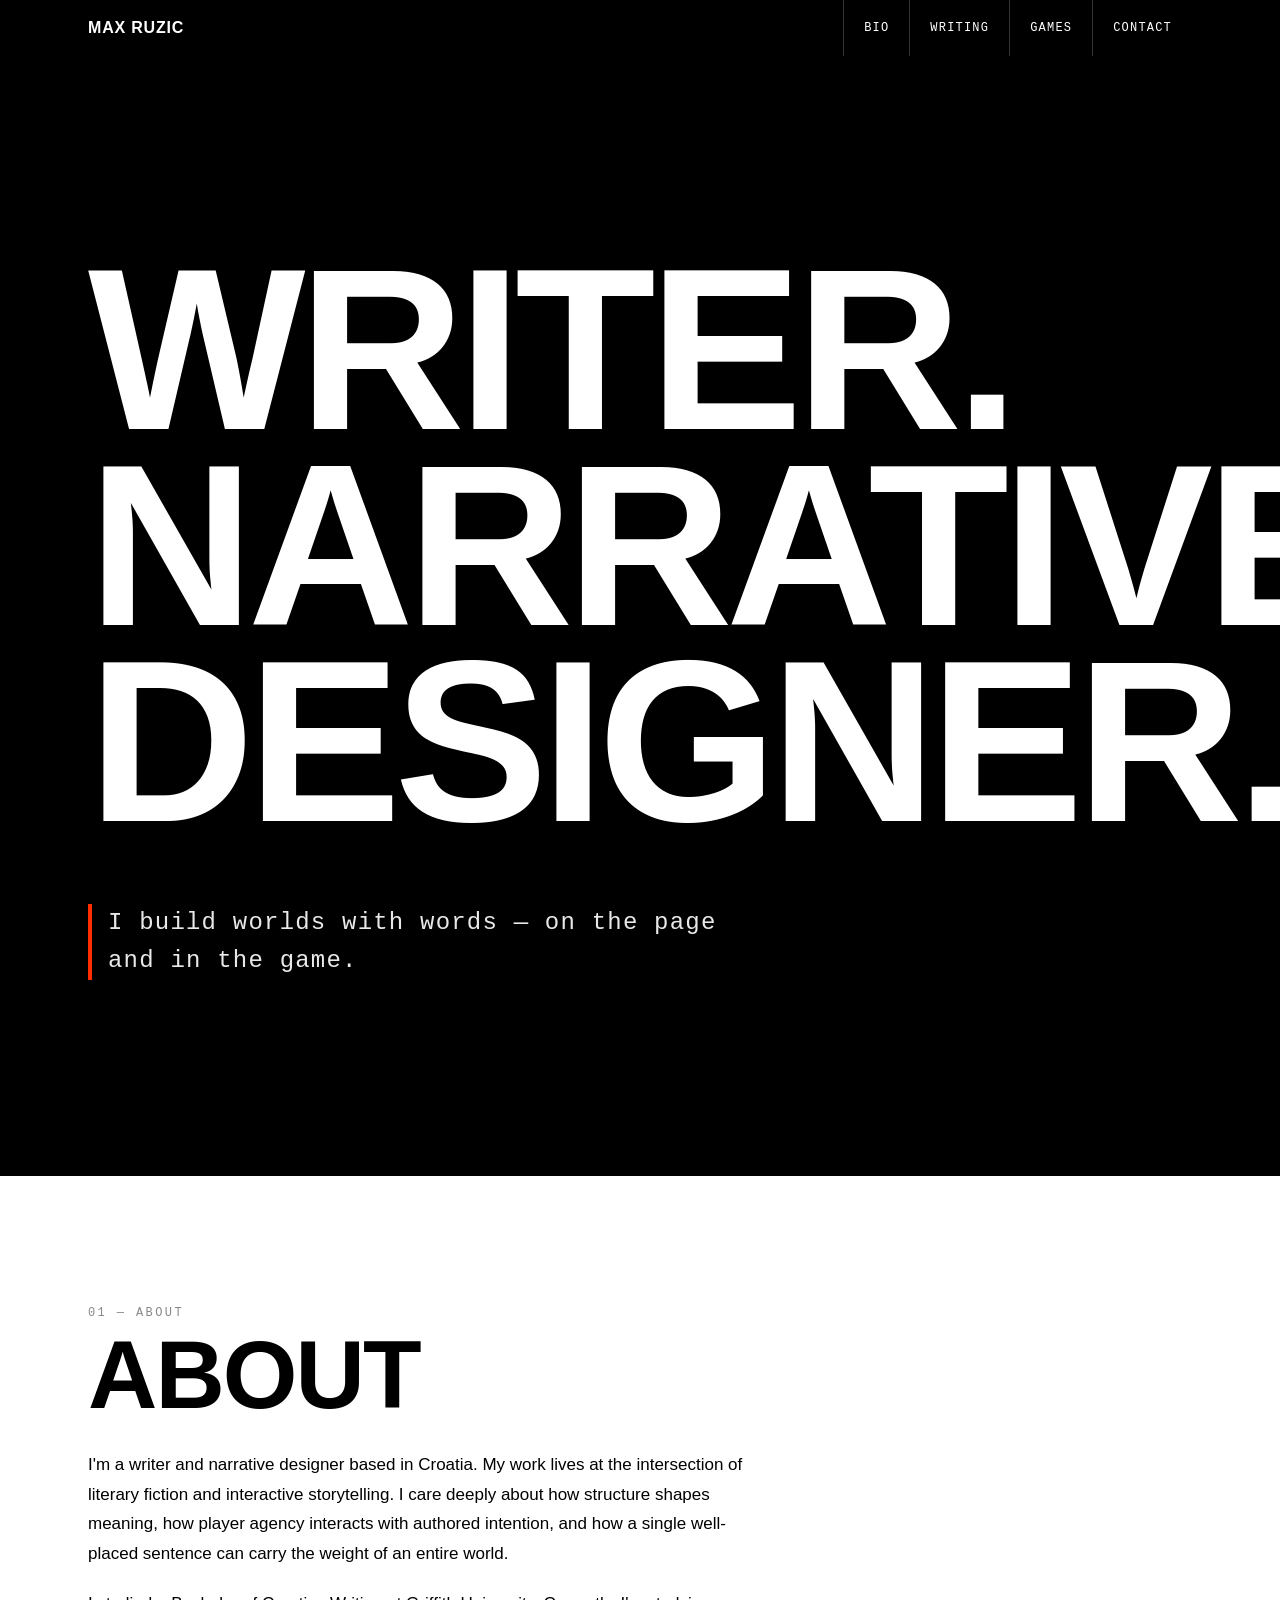
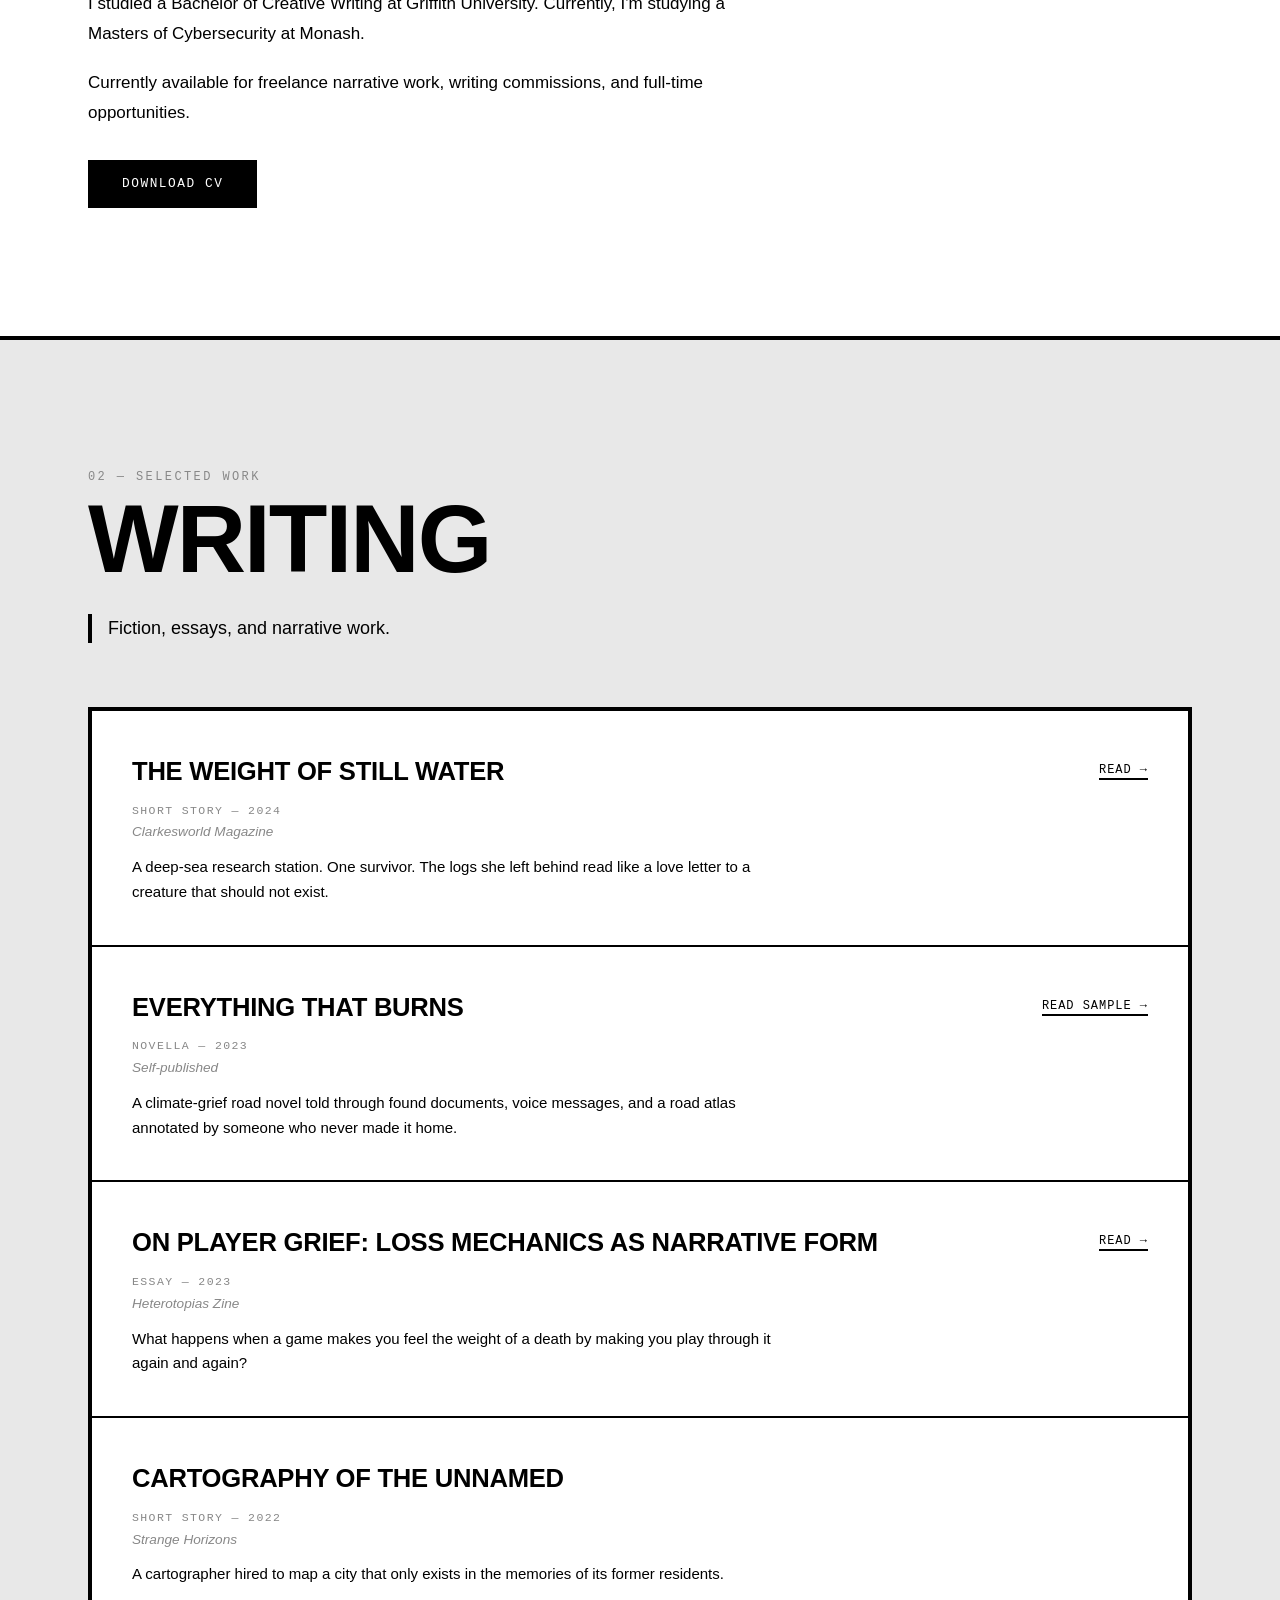
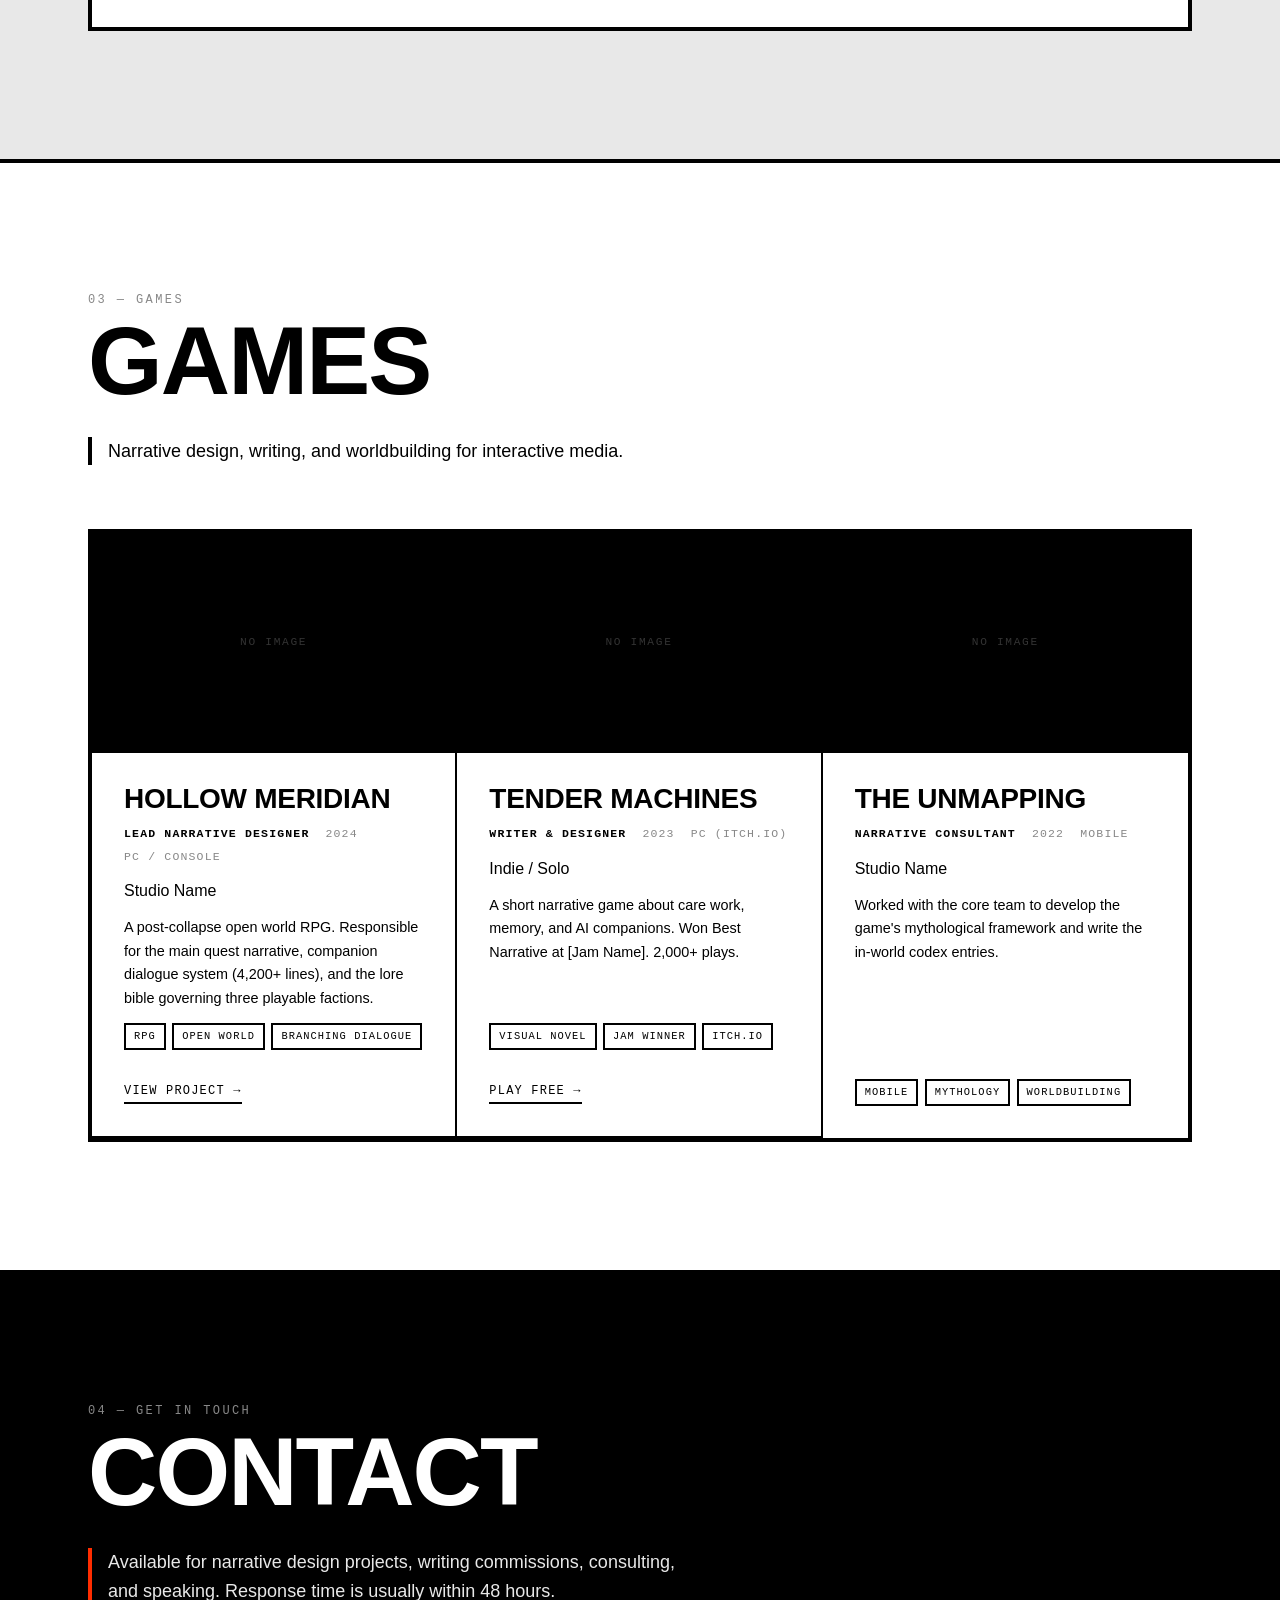
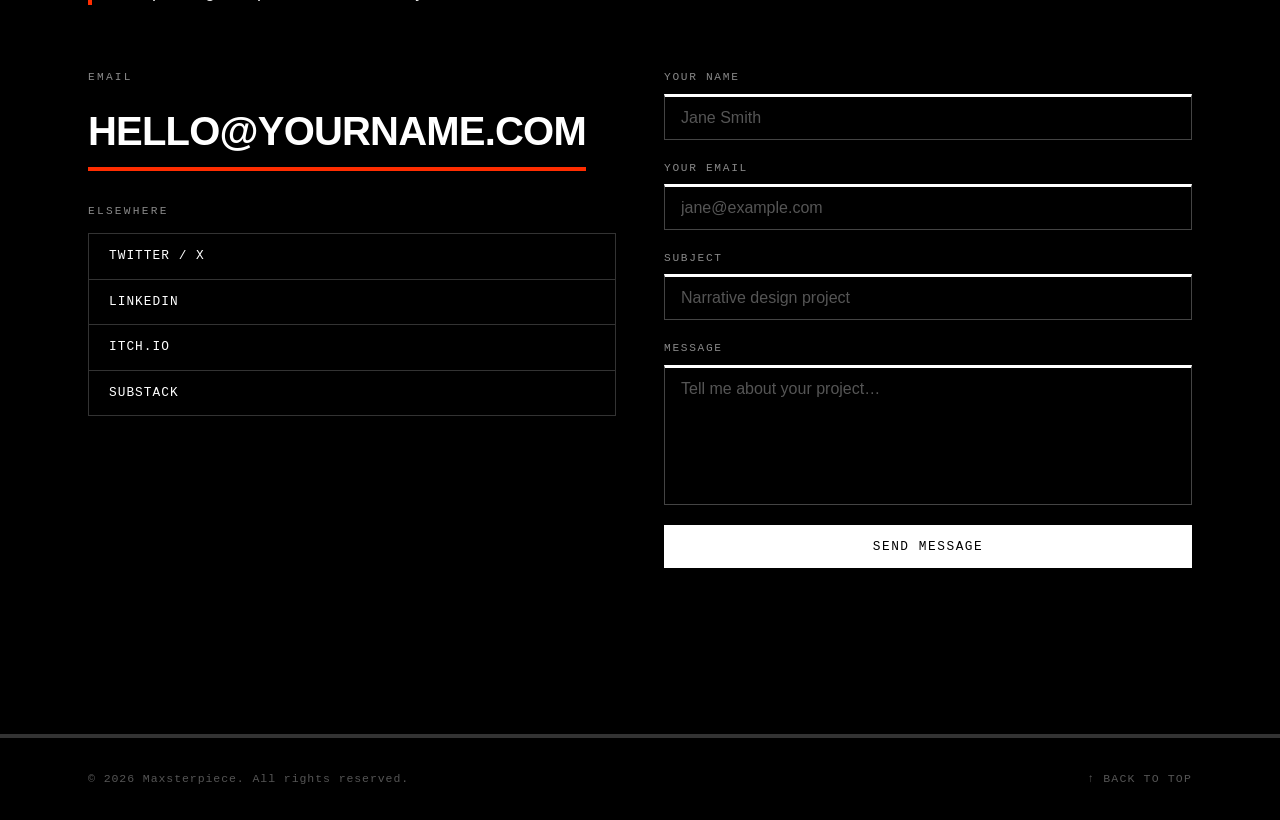
==== index.html @ 7ac64122 "Add files via upload" ====
<!DOCTYPE html>
<html lang="en">
<head>
  <meta charset="UTF-8" />
  <meta name="viewport" content="width=device-width, initial-scale=1.0" />
  <meta name="description" content="" /><!-- filled by main.js from config -->
  <title></title><!-- filled by main.js from config -->

  <!-- Open Graph (optional — fill manually or extend config.js) -->
  <meta property="og:type"  content="website" />
  <meta property="og:title" content="" />

  <link rel="stylesheet" href="style.css" />
</head>
<body>

  <!-- ── Navigation ──────────────────────────────────────────── -->
  <nav id="site-nav" role="navigation" aria-label="Main navigation"></nav>

  <!-- ── Hero ────────────────────────────────────────────────── -->
  <section id="hero" aria-label="Introduction"></section>

  <!-- ── Bio ─────────────────────────────────────────────────── -->
  <section id="bio" aria-labelledby="bio-heading">
    <!-- JS injects heading with id="bio-heading" -->
  </section>

  <!-- ── Writing ─────────────────────────────────────────────── -->
  <section id="writing" aria-labelledby="writing-heading"></section>

  <!-- ── Games ───────────────────────────────────────────────── -->
  <section id="games" aria-labelledby="games-heading"></section>

  <!-- ── Contact ─────────────────────────────────────────────── -->
  <section id="contact" aria-labelledby="contact-heading"></section>

  <!-- ── Footer ──────────────────────────────────────────────── -->
  <footer id="site-footer" role="contentinfo"></footer>

  <!-- Config first, then renderer -->
  <script src="config.js"></script>
  <script src="main.js"></script>
</body>
</html>
---- style.css ----
/* ═══════════════════════════════════════════════════════════════
   BRUTALIST PORTFOLIO — STYLESHEET
   High-contrast, raw, no-nonsense.
   ═══════════════════════════════════════════════════════════════ */

/* ── Reset & Custom Properties ─────────────────────────────── */
:root {
  --black:   #000000;
  --white:   #ffffff;
  --accent:  #ff2d00;   /* brutalist red — change to taste */
  --gray:    #e8e8e8;
  --mid:     #888888;

  --font-display: "Arial Black", "Arial Bold", Gadget, sans-serif;
  --font-body:    "Arial", Helvetica, sans-serif;
  --font-mono:    "Courier New", Courier, monospace;

  --border: 2px solid var(--black);
  --border-thick: 4px solid var(--black);

  --max-w: 1200px;
  --gap:   clamp(1rem, 4vw, 3rem);
}

*, *::before, *::after {
  box-sizing: border-box;
  margin: 0;
  padding: 0;
}

html {
  scroll-behavior: smooth;
  font-size: 16px;
}

body {
  background-color: var(--white);
  color: var(--black);
  font-family: var(--font-body);
  line-height: 1.6;
  -webkit-font-smoothing: antialiased;
}

img {
  display: block;
  max-width: 100%;
  height: auto;
}

a {
  color: var(--black);
  text-decoration: underline;
  text-underline-offset: 3px;
}

a:hover {
  color: var(--accent);
}

::selection {
  background: var(--black);
  color: var(--white);
}

/* ── Layout Utility ─────────────────────────────────────────── */
.container {
  max-width: var(--max-w);
  margin-inline: auto;
  padding-inline: clamp(1.25rem, 5vw, 3rem);
}

section {
  padding-block: clamp(4rem, 10vw, 8rem);
  border-top: var(--border-thick);
}

.section-label {
  font-family: var(--font-mono);
  font-size: 0.75rem;
  letter-spacing: 0.2em;
  text-transform: uppercase;
  color: var(--mid);
  margin-bottom: 0.5rem;
}

.section-heading {
  font-family: var(--font-display);
  font-size: clamp(2.5rem, 8vw, 6rem);
  font-weight: 900;
  line-height: 0.9;
  text-transform: uppercase;
  letter-spacing: -0.02em;
  margin-bottom: clamp(1rem, 3vw, 2rem);
}

.section-subheading {
  font-size: 1.125rem;
  max-width: 600px;
  margin-bottom: clamp(2rem, 6vw, 4rem);
  border-left: 4px solid var(--black);
  padding-left: 1rem;
}

/* ── Navigation ─────────────────────────────────────────────── */
#site-nav {
  position: sticky;
  top: 0;
  z-index: 100;
  background: var(--black);
  color: var(--white);
  border-bottom: var(--border-thick);
}

.nav-inner {
  display: flex;
  align-items: center;
  justify-content: space-between;
  gap: 1rem;
  height: 56px;
}

.nav-logo {
  font-family: var(--font-display);
  font-size: 1rem;
  font-weight: 900;
  text-transform: uppercase;
  letter-spacing: 0.05em;
  color: var(--white);
  text-decoration: none;
  white-space: nowrap;
}

.nav-logo:hover {
  color: var(--accent);
}

.nav-links {
  display: flex;
  list-style: none;
  gap: 0;
}

.nav-links a {
  display: block;
  padding: 0 1.25rem;
  height: 56px;
  line-height: 56px;
  font-family: var(--font-mono);
  font-size: 0.75rem;
  letter-spacing: 0.1em;
  text-transform: uppercase;
  color: var(--white);
  text-decoration: none;
  border-left: 1px solid #333;
  transition: background 0.1s, color 0.1s;
}

.nav-links a:hover {
  background: var(--accent);
  color: var(--white);
}

/* Hamburger (mobile) */
.nav-toggle {
  display: none;
  background: none;
  border: 2px solid var(--white);
  color: var(--white);
  font-family: var(--font-mono);
  font-size: 0.75rem;
  letter-spacing: 0.1em;
  padding: 0.4rem 0.75rem;
  cursor: pointer;
  text-transform: uppercase;
}

/* ── Hero ───────────────────────────────────────────────────── */
#hero {
  background: var(--black);
  color: var(--white);
  padding-block: clamp(5rem, 15vw, 12rem);
  border-top: none;
}

.hero-headline {
  font-family: var(--font-display);
  font-size: clamp(4rem, 18vw, 16rem);
  font-weight: 900;
  line-height: 0.85;
  text-transform: uppercase;
  letter-spacing: -0.03em;
  white-space: pre-line;
  margin-bottom: clamp(2rem, 5vw, 4rem);
}

.hero-headline span {
  display: inline;
}

.hero-sub {
  font-size: clamp(1rem, 2.5vw, 1.5rem);
  font-family: var(--font-mono);
  letter-spacing: 0.05em;
  color: var(--gray);
  border-left: 4px solid var(--accent);
  padding-left: 1rem;
  max-width: 640px;
}

/* ── Bio ────────────────────────────────────────────────────── */
#bio {
  background: var(--white);
}

.bio-grid {
  display: grid;
  grid-template-columns: 1fr;
  gap: var(--gap);
}

.bio-grid.has-photo {
  grid-template-columns: 300px 1fr;
}

.bio-photo-wrap {
  border: var(--border-thick);
  overflow: hidden;
  align-self: start;
}

.bio-photo-wrap img {
  width: 100%;
  height: 380px;
  object-fit: cover;
  display: block;
  filter: grayscale(100%) contrast(1.1);
}

.bio-text p {
  font-size: 1.0625rem;
  line-height: 1.75;
  margin-bottom: 1.25rem;
  max-width: 680px;
}

.bio-text p:last-of-type {
  margin-bottom: 0;
}

.btn {
  display: inline-block;
  margin-top: 2rem;
  padding: 0.75rem 2rem;
  background: var(--black);
  color: var(--white);
  font-family: var(--font-mono);
  font-size: 0.8rem;
  letter-spacing: 0.12em;
  text-transform: uppercase;
  text-decoration: none;
  border: var(--border);
  transition: background 0.1s, color 0.1s;
}

.btn:hover {
  background: var(--accent);
  color: var(--white);
  border-color: var(--accent);
}

/* ── Writing ────────────────────────────────────────────────── */
#writing {
  background: var(--gray);
}

.writing-list {
  display: grid;
  gap: 0;
  border: var(--border-thick);
}

.writing-item {
  padding: clamp(1.25rem, 4vw, 2.5rem);
  border-bottom: var(--border);
  display: grid;
  grid-template-columns: 1fr auto;
  gap: 1rem;
  align-items: start;
  background: var(--white);
  transition: background 0.1s;
}

.writing-item:last-child {
  border-bottom: none;
}

.writing-item:hover {
  background: var(--black);
  color: var(--white);
}

.writing-item:hover .writing-meta,
.writing-item:hover .writing-venue,
.writing-item:hover a {
  color: var(--gray);
}

.writing-item:hover a:hover {
  color: var(--accent);
}

.writing-title {
  font-family: var(--font-display);
  font-size: clamp(1.1rem, 3vw, 1.6rem);
  font-weight: 900;
  text-transform: uppercase;
  letter-spacing: -0.01em;
  margin-bottom: 0.25rem;
}

.writing-meta {
  font-family: var(--font-mono);
  font-size: 0.72rem;
  letter-spacing: 0.12em;
  text-transform: uppercase;
  color: var(--mid);
  margin-bottom: 0.75rem;
}

.writing-venue {
  font-style: italic;
  font-size: 0.85rem;
  color: var(--mid);
  margin-bottom: 0.75rem;
  display: block;
}

.writing-excerpt {
  font-size: 0.9375rem;
  line-height: 1.65;
  max-width: 640px;
}

.writing-link-col {
  padding-top: 0.25rem;
  white-space: nowrap;
}

.writing-link {
  font-family: var(--font-mono);
  font-size: 0.75rem;
  letter-spacing: 0.08em;
  text-transform: uppercase;
  text-decoration: none;
  border-bottom: 2px solid currentColor;
  padding-bottom: 1px;
}

.writing-link:hover {
  color: var(--accent);
}

/* ── Games ──────────────────────────────────────────────────── */
#games {
  background: var(--white);
}

.games-grid {
  display: grid;
  grid-template-columns: repeat(auto-fill, minmax(min(100%, 340px), 1fr));
  gap: 0;
  border: var(--border-thick);
}

.game-card {
  border-right: var(--border);
  border-bottom: var(--border);
  display: flex;
  flex-direction: column;
}

/* Remove right border on last in row — handled via :last-child */
.game-card:nth-child(3n) { border-right: none; }
/* Rough last-row treatment */
.game-card:last-child    { border-bottom: none; }

.game-image {
  width: 100%;
  height: 220px;
  object-fit: cover;
  display: block;
  filter: grayscale(100%) contrast(1.05);
  border-bottom: var(--border);
}

.game-image-placeholder {
  width: 100%;
  height: 220px;
  background: var(--black);
  display: flex;
  align-items: center;
  justify-content: center;
  border-bottom: var(--border);
  font-family: var(--font-mono);
  font-size: 0.7rem;
  letter-spacing: 0.15em;
  color: #333;
  text-transform: uppercase;
}

.game-body {
  padding: clamp(1.25rem, 3vw, 2rem);
  flex: 1;
  display: flex;
  flex-direction: column;
  gap: 0.75rem;
}

.game-title {
  font-family: var(--font-display);
  font-size: clamp(1.25rem, 3.5vw, 1.75rem);
  font-weight: 900;
  text-transform: uppercase;
  letter-spacing: -0.01em;
  line-height: 1;
}

.game-role-row {
  font-family: var(--font-mono);
  font-size: 0.72rem;
  letter-spacing: 0.1em;
  text-transform: uppercase;
  display: flex;
  flex-wrap: wrap;
  gap: 0.25rem 1rem;
}

.game-role  { color: var(--black); font-weight: 700; }
.game-year  { color: var(--mid); }
.game-platform { color: var(--mid); }

.game-desc {
  font-size: 0.9rem;
  line-height: 1.65;
  flex: 1;
}

.game-tags {
  display: flex;
  flex-wrap: wrap;
  gap: 0.4rem;
  margin-top: auto;
}

.tag {
  font-family: var(--font-mono);
  font-size: 0.65rem;
  letter-spacing: 0.1em;
  text-transform: uppercase;
  border: var(--border);
  padding: 0.2rem 0.5rem;
  white-space: nowrap;
}

.game-link {
  display: inline-block;
  margin-top: 1.25rem;
  font-family: var(--font-mono);
  font-size: 0.75rem;
  letter-spacing: 0.1em;
  text-transform: uppercase;
  text-decoration: none;
  border-bottom: 2px solid var(--black);
  padding-bottom: 1px;
  align-self: flex-start;
}

.game-link:hover {
  color: var(--accent);
  border-color: var(--accent);
}

/* ── Contact ────────────────────────────────────────────────── */
#contact {
  background: var(--black);
  color: var(--white);
}

#contact .section-heading {
  color: var(--white);
}

#contact .section-subheading {
  color: var(--gray);
  border-color: var(--accent);
}

.contact-grid {
  display: grid;
  grid-template-columns: 1fr 1fr;
  gap: var(--gap);
  align-items: start;
}

.contact-info-block {
  display: flex;
  flex-direction: column;
  gap: 2rem;
}

.contact-email-link {
  font-family: var(--font-display);
  font-size: clamp(1.25rem, 4vw, 2.5rem);
  font-weight: 900;
  text-transform: uppercase;
  color: var(--white);
  text-decoration: none;
  letter-spacing: -0.02em;
  border-bottom: 4px solid var(--accent);
  padding-bottom: 0.25rem;
  display: inline-block;
  word-break: break-all;
}

.contact-email-link:hover {
  color: var(--accent);
}

.contact-links-heading {
  font-family: var(--font-mono);
  font-size: 0.7rem;
  letter-spacing: 0.2em;
  text-transform: uppercase;
  color: var(--mid);
  margin-bottom: 0.75rem;
}

.contact-links-list {
  list-style: none;
  display: flex;
  flex-direction: column;
  gap: 0;
  border: 1px solid #333;
}

.contact-links-list li a {
  display: block;
  padding: 0.75rem 1.25rem;
  font-family: var(--font-mono);
  font-size: 0.8rem;
  letter-spacing: 0.08em;
  text-transform: uppercase;
  color: var(--white);
  text-decoration: none;
  border-bottom: 1px solid #333;
  transition: background 0.1s, color 0.1s;
}

.contact-links-list li:last-child a {
  border-bottom: none;
}

.contact-links-list li a:hover {
  background: var(--accent);
  color: var(--white);
}

/* ── Contact Form ───────────────────────────────────────────── */
.contact-form {
  display: flex;
  flex-direction: column;
  gap: 1.25rem;
}

.form-group {
  display: flex;
  flex-direction: column;
  gap: 0.4rem;
}

.form-label {
  font-family: var(--font-mono);
  font-size: 0.7rem;
  letter-spacing: 0.15em;
  text-transform: uppercase;
  color: var(--mid);
}

.form-input,
.form-textarea {
  background: transparent;
  border: 1px solid #444;
  border-top: 3px solid var(--white);
  color: var(--white);
  font-family: var(--font-body);
  font-size: 1rem;
  padding: 0.75rem 1rem;
  outline: none;
  transition: border-color 0.15s;
  resize: none;
  appearance: none;
  -webkit-appearance: none;
}

.form-input:focus,
.form-textarea:focus {
  border-color: var(--accent);
  border-top-color: var(--accent);
}

.form-textarea {
  min-height: 140px;
}

.form-input::placeholder,
.form-textarea::placeholder {
  color: #555;
}

.btn-invert {
  background: var(--white);
  color: var(--black);
  border-color: var(--white);
  margin-top: 0;
  cursor: pointer;
  font-size: 0.8rem;
}

.btn-invert:hover {
  background: var(--accent);
  color: var(--white);
  border-color: var(--accent);
}

.form-status {
  font-family: var(--font-mono);
  font-size: 0.8rem;
  letter-spacing: 0.05em;
  min-height: 1.4em;
}

.form-status.success { color: #7dff7d; }
.form-status.error   { color: var(--accent); }

/* ── Footer ─────────────────────────────────────────────────── */
#site-footer {
  background: var(--black);
  border-top: var(--border-thick);
  border-top-color: #333;
  padding-block: 2rem;
}

.footer-inner {
  display: flex;
  align-items: center;
  justify-content: space-between;
  gap: 1rem;
  flex-wrap: wrap;
}

.footer-copy {
  font-family: var(--font-mono);
  font-size: 0.72rem;
  letter-spacing: 0.08em;
  color: #555;
}

.footer-back-top {
  font-family: var(--font-mono);
  font-size: 0.72rem;
  letter-spacing: 0.1em;
  text-transform: uppercase;
  color: #555;
  text-decoration: none;
}

.footer-back-top:hover {
  color: var(--white);
}

/* ── Responsive ─────────────────────────────────────────────── */
@media (max-width: 900px) {
  .bio-grid.has-photo {
    grid-template-columns: 1fr;
  }

  .bio-photo-wrap img {
    height: 260px;
  }

  .contact-grid {
    grid-template-columns: 1fr;
  }

  .game-card:nth-child(3n) {
    border-right: var(--border);
  }
}

@media (max-width: 640px) {
  .nav-links {
    display: none;
    flex-direction: column;
    position: absolute;
    top: 56px;
    left: 0;
    right: 0;
    background: var(--black);
    border-top: var(--border-thick);
    z-index: 99;
  }

  .nav-links.open {
    display: flex;
  }

  .nav-links a {
    height: auto;
    line-height: 1;
    padding: 1rem 1.5rem;
    border-left: none;
    border-bottom: 1px solid #222;
  }

  .nav-toggle {
    display: block;
  }

  #site-nav {
    position: relative; /* fallback: no sticky on mobile nav-open overflow issue */
  }

  .writing-item {
    grid-template-columns: 1fr;
  }

  .games-grid {
    grid-template-columns: 1fr;
  }

  .game-card:nth-child(n) {
    border-right: none;
  }

  .game-card:last-child {
    border-bottom: none;
  }
}

/* ── Scroll animation (subtle fade-up) ─────────────────────── */
.reveal {
  opacity: 0;
  transform: translateY(24px);
  transition: opacity 0.5s ease, transform 0.5s ease;
}

.reveal.visible {
  opacity: 1;
  transform: translateY(0);
}

/* Respect prefers-reduced-motion */
@media (prefers-reduced-motion: reduce) {
  .reveal {
    opacity: 1;
    transform: none;
    transition: none;
  }
  html {
    scroll-behavior: auto;
  }
}
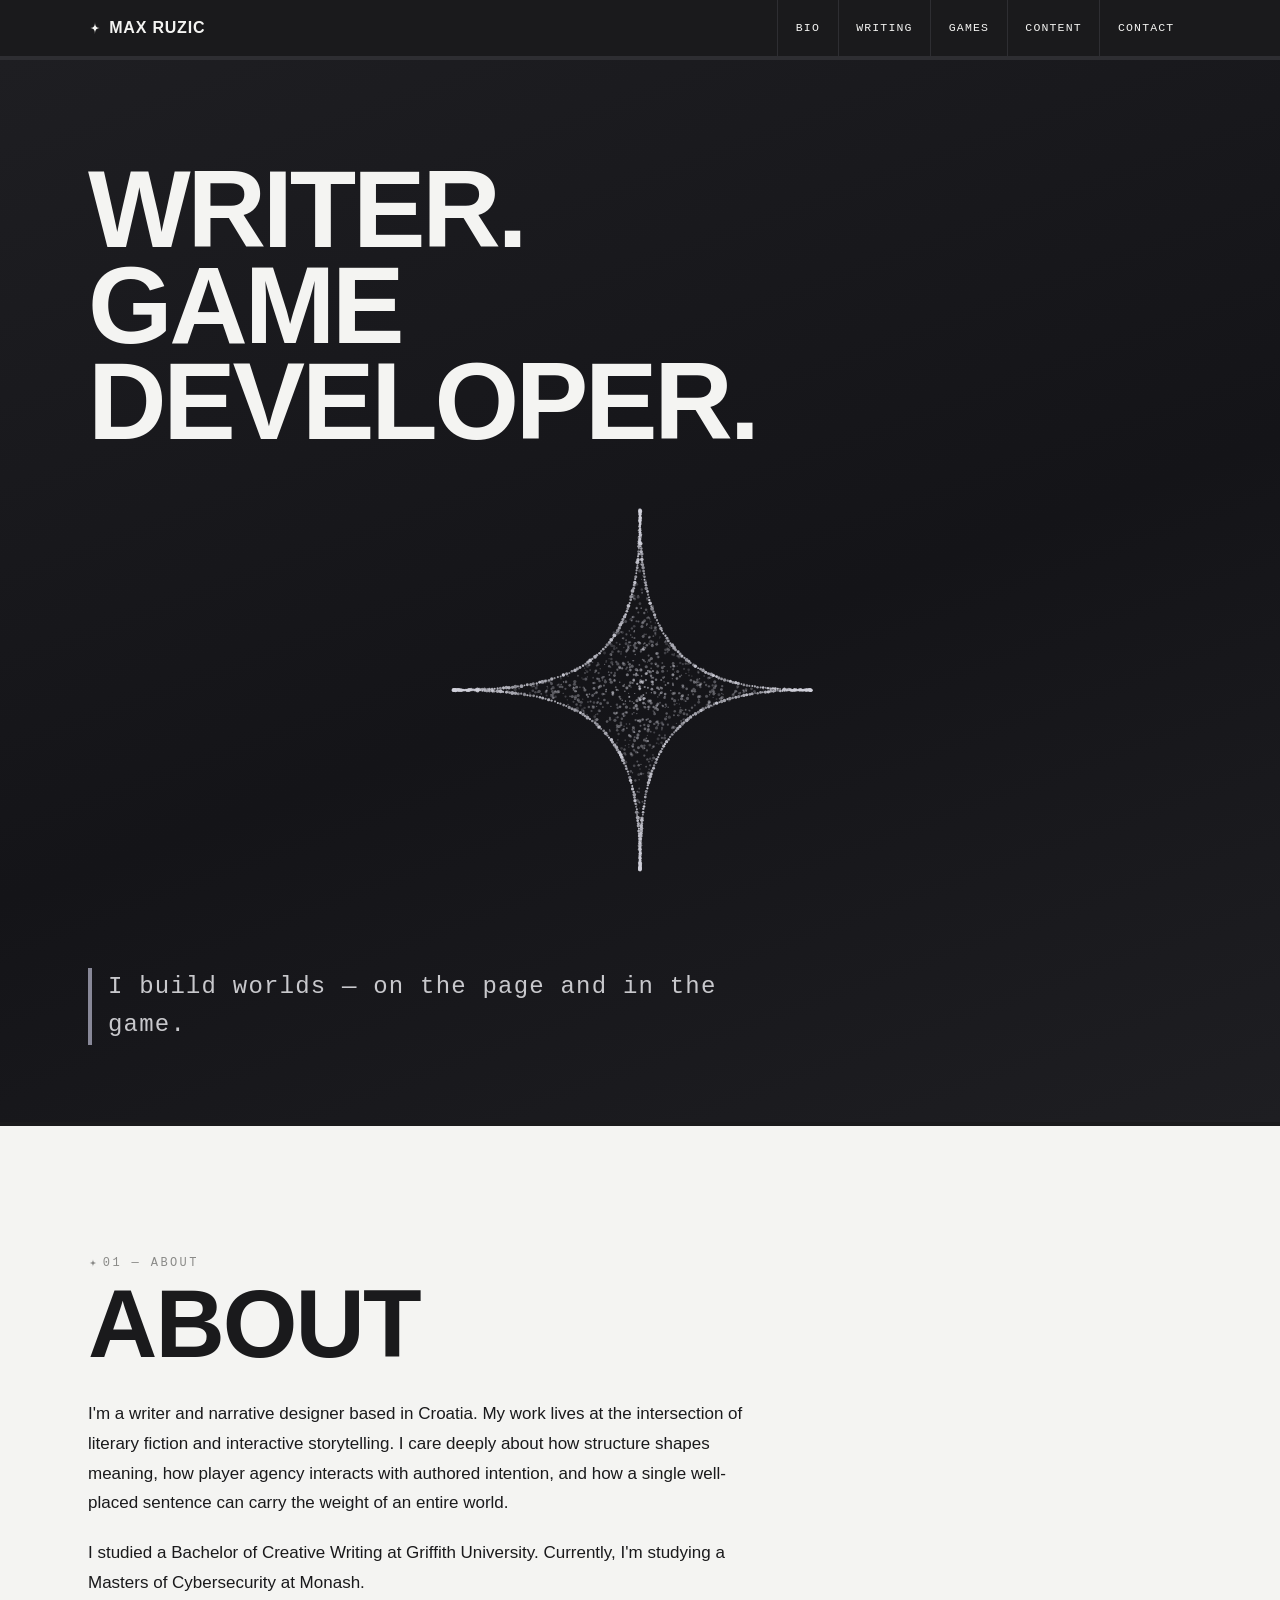
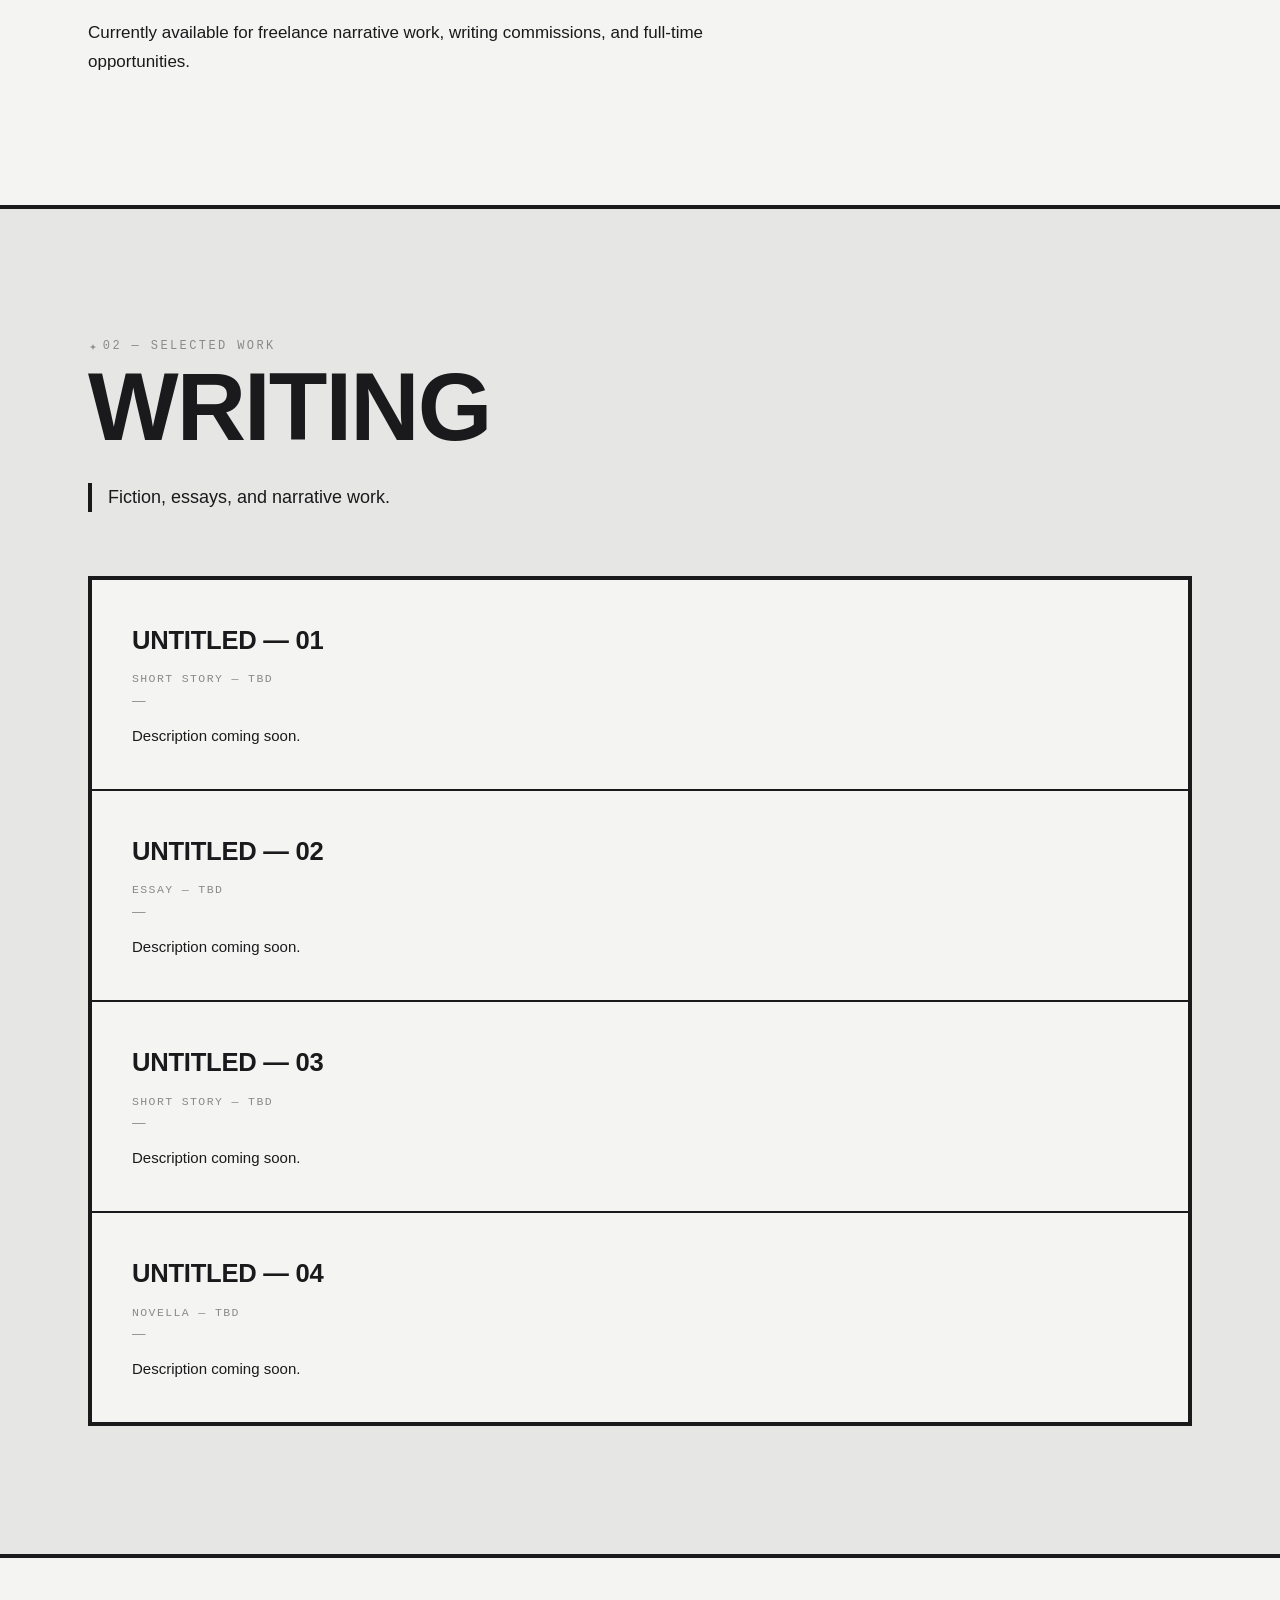
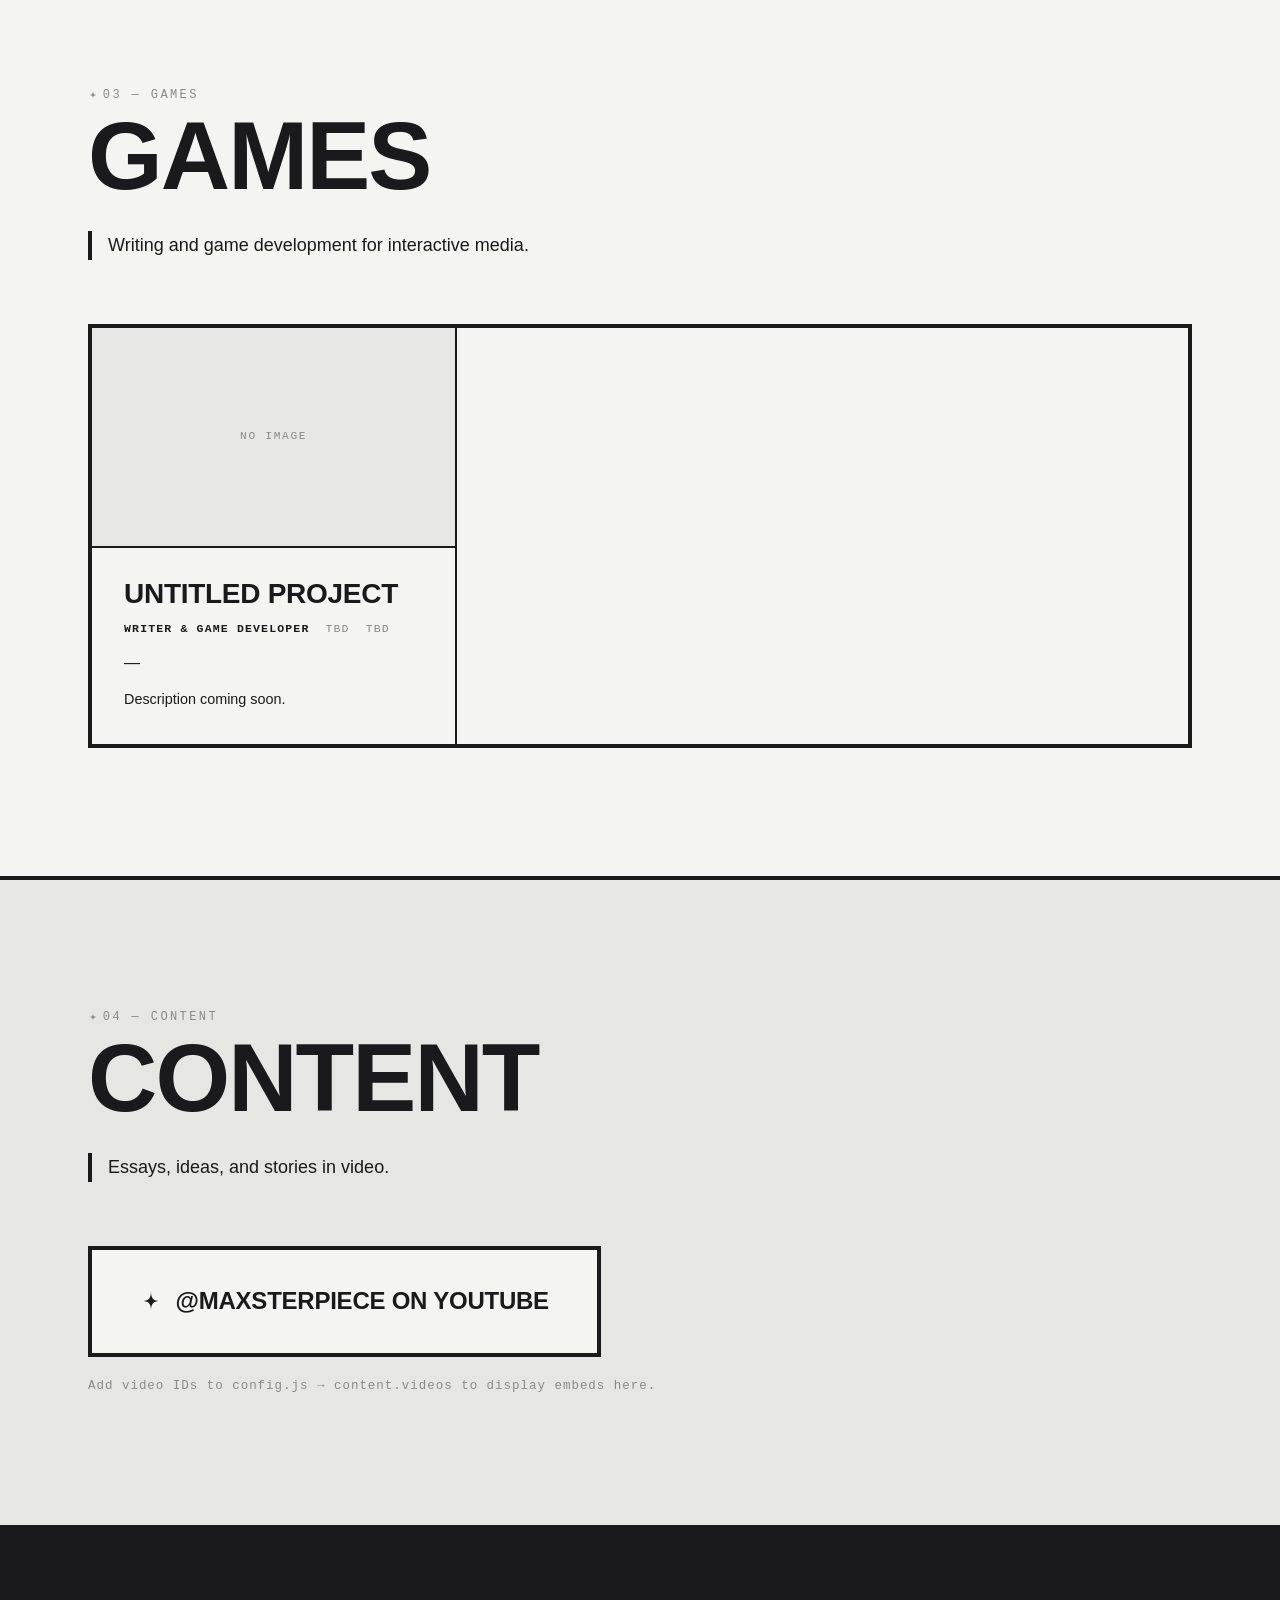
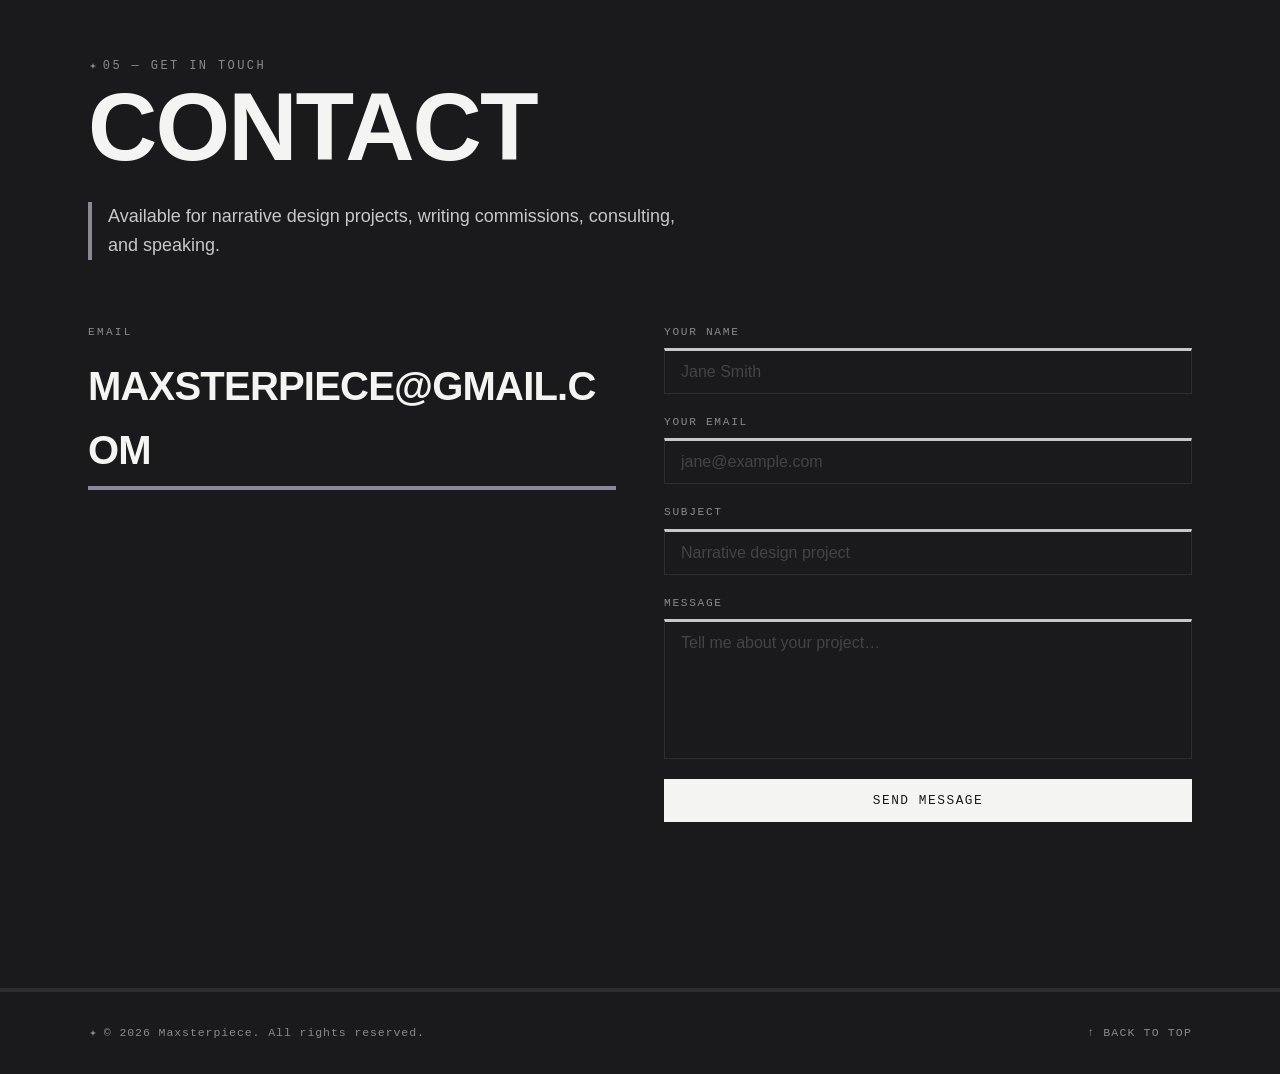
==== commit 5c9cfe99: "Add files via upload" ====
--- a/index.html
+++ b/index.html
@@ -31,14 +31,18 @@
   <!-- ── Games ───────────────────────────────────────────────── -->
   <section id="games" aria-labelledby="games-heading"></section>
 
+  <!-- ── Content ─────────────────────────────────────────────── -->
+  <section id="content" aria-labelledby="content-heading"></section>
+
   <!-- ── Contact ─────────────────────────────────────────────── -->
   <section id="contact" aria-labelledby="contact-heading"></section>
 
   <!-- ── Footer ──────────────────────────────────────────────── -->
   <footer id="site-footer" role="contentinfo"></footer>
 
-  <!-- Config first, then renderer -->
+  <!-- Config first, then renderer, then particle star -->
   <script src="config.js"></script>
   <script src="main.js"></script>
+  <script src="star.js"></script>
 </body>
 </html>
--- a/style.css
+++ b/style.css
@@ -1,21 +1,22 @@
 /* ═══════════════════════════════════════════════════════════════
-   BRUTALIST PORTFOLIO — STYLESHEET
-   High-contrast, raw, no-nonsense.
+   PORTFOLIO — STYLESHEET
+   Chrome / silver / white — brutalist bones, metallic skin.
    ═══════════════════════════════════════════════════════════════ */
 
 /* ── Reset & Custom Properties ─────────────────────────────── */
 :root {
-  --black:   #000000;
-  --white:   #ffffff;
-  --accent:  #ff2d00;   /* brutalist red — change to taste */
-  --gray:    #e8e8e8;
-  --mid:     #888888;
+  --black:   #1a1a1c;   /* charcoal — replaces pure black      */
+  --white:   #f4f4f2;   /* warm off-white                      */
+  --accent:  #888898;   /* chrome silver-gray — replaces red   */
+  --gray:    #e6e6e4;   /* light section background            */
+  --mid:     #8a8a88;   /* muted meta text                     */
+  --chrome:  #c8c8cc;   /* bright silver for decorative use    */
 
   --font-display: "Arial Black", "Arial Bold", Gadget, sans-serif;
   --font-body:    "Arial", Helvetica, sans-serif;
   --font-mono:    "Courier New", Courier, monospace;
 
-  --border: 2px solid var(--black);
+  --border:       2px solid var(--black);
   --border-thick: 4px solid var(--black);
 
   --max-w: 1200px;
@@ -81,6 +82,9 @@
   text-transform: uppercase;
   color: var(--mid);
   margin-bottom: 0.5rem;
+  display: flex;
+  align-items: center;
+  gap: 0.4em;
 }
 
 .section-heading {
@@ -101,6 +105,14 @@
   padding-left: 1rem;
 }
 
+/* ── Star Icon ──────────────────────────────────────────────── */
+.star-icon {
+  display: inline-block;
+  vertical-align: middle;
+  flex-shrink: 0;
+  transition: transform 0.3s ease;
+}
+
 /* ── Navigation ─────────────────────────────────────────────── */
 #site-nav {
   position: sticky;
@@ -109,6 +121,7 @@
   background: var(--black);
   color: var(--white);
   border-bottom: var(--border-thick);
+  border-bottom-color: #2e2e32;
 }
 
 .nav-inner {
@@ -128,10 +141,17 @@
   color: var(--white);
   text-decoration: none;
   white-space: nowrap;
+  display: flex;
+  align-items: center;
+  gap: 0.45em;
 }
 
 .nav-logo:hover {
-  color: var(--accent);
+  color: var(--chrome);
+}
+
+.nav-logo:hover .star-icon {
+  transform: rotate(45deg);
 }
 
 .nav-links {
@@ -142,29 +162,30 @@
 
 .nav-links a {
   display: block;
-  padding: 0 1.25rem;
+  padding: 0 1.1rem;
   height: 56px;
   line-height: 56px;
   font-family: var(--font-mono);
-  font-size: 0.75rem;
+  font-size: 0.72rem;
   letter-spacing: 0.1em;
   text-transform: uppercase;
   color: var(--white);
   text-decoration: none;
-  border-left: 1px solid #333;
+  border-left: 1px solid #2e2e32;
   transition: background 0.1s, color 0.1s;
 }
 
-.nav-links a:hover {
-  background: var(--accent);
-  color: var(--white);
+.nav-links a:hover,
+.nav-links a[aria-current="page"] {
+  background: #2e2e38;
+  color: var(--chrome);
 }
 
 /* Hamburger (mobile) */
 .nav-toggle {
   display: none;
   background: none;
-  border: 2px solid var(--white);
+  border: 1px solid #444;
   color: var(--white);
   font-family: var(--font-mono);
   font-size: 0.75rem;
@@ -176,35 +197,51 @@
 
 /* ── Hero ───────────────────────────────────────────────────── */
 #hero {
-  background: var(--black);
-  color: var(--white);
-  padding-block: clamp(5rem, 15vw, 12rem);
+  background: linear-gradient(160deg, #1e1e22 0%, #141418 55%, #1e1e22 100%);
+  color: var(--white);
+  padding-top:    clamp(3.5rem, 8vw, 7rem);
+  padding-bottom: clamp(2.5rem, 6vw, 5rem);
   border-top: none;
+  overflow: hidden;
 }
 
 .hero-headline {
   font-family: var(--font-display);
-  font-size: clamp(4rem, 18vw, 16rem);
+  font-size: clamp(2.5rem, 8.5vw, 8.5rem);
   font-weight: 900;
-  line-height: 0.85;
+  line-height: 0.88;
   text-transform: uppercase;
   letter-spacing: -0.03em;
   white-space: pre-line;
-  margin-bottom: clamp(2rem, 5vw, 4rem);
-}
-
-.hero-headline span {
-  display: inline;
-}
-
+  color: var(--white);
+}
+
+.hero-headline span { display: inline; }
+
+/* ── Hero Star ──────────────────────────────────────────────── */
+#hero-star {
+  display: flex;
+  justify-content: center;
+  align-items: center;
+  width: 100%;
+  height: min(480px, 70vw);
+  padding-block: clamp(1rem, 2vw, 2rem);
+}
+
+#hero-star canvas {
+  display: block;
+}
+
+/* ── Hero subheadline ───────────────────────────────────────── */
 .hero-sub {
   font-size: clamp(1rem, 2.5vw, 1.5rem);
   font-family: var(--font-mono);
   letter-spacing: 0.05em;
-  color: var(--gray);
+  color: var(--chrome);
   border-left: 4px solid var(--accent);
   padding-left: 1rem;
   max-width: 640px;
+  margin-top: clamp(1.5rem, 3vw, 2.5rem);
 }
 
 /* ── Bio ────────────────────────────────────────────────────── */
@@ -243,9 +280,7 @@
   max-width: 680px;
 }
 
-.bio-text p:last-of-type {
-  margin-bottom: 0;
-}
+.bio-text p:last-of-type { margin-bottom: 0; }
 
 .btn {
   display: inline-block;
@@ -259,7 +294,7 @@
   text-transform: uppercase;
   text-decoration: none;
   border: var(--border);
-  transition: background 0.1s, color 0.1s;
+  transition: background 0.1s, color 0.1s, border-color 0.1s;
 }
 
 .btn:hover {
@@ -287,12 +322,10 @@
   gap: 1rem;
   align-items: start;
   background: var(--white);
-  transition: background 0.1s;
-}
-
-.writing-item:last-child {
-  border-bottom: none;
-}
+  transition: background 0.1s, color 0.1s;
+}
+
+.writing-item:last-child { border-bottom: none; }
 
 .writing-item:hover {
   background: var(--black);
@@ -302,12 +335,10 @@
 .writing-item:hover .writing-meta,
 .writing-item:hover .writing-venue,
 .writing-item:hover a {
-  color: var(--gray);
-}
-
-.writing-item:hover a:hover {
-  color: var(--accent);
-}
+  color: var(--chrome);
+}
+
+.writing-item:hover a:hover { color: var(--white); }
 
 .writing-title {
   font-family: var(--font-display);
@@ -356,9 +387,7 @@
   padding-bottom: 1px;
 }
 
-.writing-link:hover {
-  color: var(--accent);
-}
+.writing-link:hover { color: var(--accent); }
 
 /* ── Games ──────────────────────────────────────────────────── */
 #games {
@@ -379,9 +408,7 @@
   flex-direction: column;
 }
 
-/* Remove right border on last in row — handled via :last-child */
 .game-card:nth-child(3n) { border-right: none; }
-/* Rough last-row treatment */
 .game-card:last-child    { border-bottom: none; }
 
 .game-image {
@@ -396,7 +423,7 @@
 .game-image-placeholder {
   width: 100%;
   height: 220px;
-  background: var(--black);
+  background: var(--gray);
   display: flex;
   align-items: center;
   justify-content: center;
@@ -404,7 +431,7 @@
   font-family: var(--font-mono);
   font-size: 0.7rem;
   letter-spacing: 0.15em;
-  color: #333;
+  color: var(--mid);
   text-transform: uppercase;
 }
 
@@ -435,8 +462,8 @@
   gap: 0.25rem 1rem;
 }
 
-.game-role  { color: var(--black); font-weight: 700; }
-.game-year  { color: var(--mid); }
+.game-role     { color: var(--black); font-weight: 700; }
+.game-year     { color: var(--mid); }
 .game-platform { color: var(--mid); }
 
 .game-desc {
@@ -480,20 +507,83 @@
   border-color: var(--accent);
 }
 
+/* ── Content (YouTube) ──────────────────────────────────────── */
+#content {
+  background: var(--gray);
+}
+
+.videos-grid {
+  display: grid;
+  grid-template-columns: repeat(auto-fill, minmax(min(100%, 380px), 1fr));
+  gap: clamp(1rem, 3vw, 1.75rem);
+}
+
+.video-embed {
+  aspect-ratio: 16 / 9;
+  background: var(--black);
+  border: var(--border-thick);
+  overflow: hidden;
+}
+
+.video-embed iframe {
+  width: 100%;
+  height: 100%;
+  border: none;
+  display: block;
+}
+
+.content-channel-cta {
+  display: flex;
+  flex-direction: column;
+  align-items: flex-start;
+  gap: 1.25rem;
+}
+
+.content-channel-link {
+  display: inline-flex;
+  align-items: center;
+  gap: 0.85rem;
+  padding: clamp(1.25rem, 3vw, 2rem) clamp(1.5rem, 4vw, 3rem);
+  border: var(--border-thick);
+  font-family: var(--font-display);
+  font-size: clamp(1rem, 3vw, 1.5rem);
+  font-weight: 900;
+  text-transform: uppercase;
+  letter-spacing: -0.01em;
+  color: var(--black);
+  text-decoration: none;
+  background: var(--white);
+  transition: background 0.12s, color 0.12s;
+}
+
+.content-channel-link:hover {
+  background: var(--black);
+  color: var(--white);
+}
+
+.content-channel-link:hover .star-icon { transform: rotate(45deg); }
+
+.content-note {
+  font-family: var(--font-mono);
+  font-size: 0.78rem;
+  letter-spacing: 0.08em;
+  color: var(--mid);
+}
+
 /* ── Contact ────────────────────────────────────────────────── */
 #contact {
   background: var(--black);
   color: var(--white);
 }
 
-#contact .section-heading {
-  color: var(--white);
-}
+#contact .section-heading { color: var(--white); }
 
 #contact .section-subheading {
-  color: var(--gray);
+  color: var(--chrome);
   border-color: var(--accent);
 }
+
+#contact .section-label { color: var(--mid); }
 
 .contact-grid {
   display: grid;
@@ -522,9 +612,7 @@
   word-break: break-all;
 }
 
-.contact-email-link:hover {
-  color: var(--accent);
-}
+.contact-email-link:hover { color: var(--chrome); }
 
 .contact-links-heading {
   font-family: var(--font-mono);
@@ -540,7 +628,7 @@
   display: flex;
   flex-direction: column;
   gap: 0;
-  border: 1px solid #333;
+  border: 1px solid #2e2e32;
 }
 
 .contact-links-list li a {
@@ -552,14 +640,11 @@
   text-transform: uppercase;
   color: var(--white);
   text-decoration: none;
-  border-bottom: 1px solid #333;
+  border-bottom: 1px solid #2e2e32;
   transition: background 0.1s, color 0.1s;
 }
 
-.contact-links-list li:last-child a {
-  border-bottom: none;
-}
-
+.contact-links-list li:last-child a { border-bottom: none; }
 .contact-links-list li a:hover {
   background: var(--accent);
   color: var(--white);
@@ -589,8 +674,8 @@
 .form-input,
 .form-textarea {
   background: transparent;
-  border: 1px solid #444;
-  border-top: 3px solid var(--white);
+  border: 1px solid #2e2e32;
+  border-top: 3px solid var(--chrome);
   color: var(--white);
   font-family: var(--font-body);
   font-size: 1rem;
@@ -608,14 +693,10 @@
   border-top-color: var(--accent);
 }
 
-.form-textarea {
-  min-height: 140px;
-}
+.form-textarea { min-height: 140px; }
 
 .form-input::placeholder,
-.form-textarea::placeholder {
-  color: #555;
-}
+.form-textarea::placeholder { color: #444; }
 
 .btn-invert {
   background: var(--white);
@@ -639,14 +720,13 @@
   min-height: 1.4em;
 }
 
-.form-status.success { color: #7dff7d; }
-.form-status.error   { color: var(--accent); }
+.form-status.success { color: #8adba8; }
+.form-status.error   { color: var(--chrome); }
 
 /* ── Footer ─────────────────────────────────────────────────── */
 #site-footer {
   background: var(--black);
-  border-top: var(--border-thick);
-  border-top-color: #333;
+  border-top: 4px solid #2e2e32;
   padding-block: 2rem;
 }
 
@@ -662,7 +742,10 @@
   font-family: var(--font-mono);
   font-size: 0.72rem;
   letter-spacing: 0.08em;
-  color: #555;
+  color: var(--mid);
+  display: flex;
+  align-items: center;
+  gap: 0.5em;
 }
 
 .footer-back-top {
@@ -670,31 +753,18 @@
   font-size: 0.72rem;
   letter-spacing: 0.1em;
   text-transform: uppercase;
-  color: #555;
+  color: var(--mid);
   text-decoration: none;
 }
 
-.footer-back-top:hover {
-  color: var(--white);
-}
+.footer-back-top:hover { color: var(--chrome); }
 
 /* ── Responsive ─────────────────────────────────────────────── */
 @media (max-width: 900px) {
-  .bio-grid.has-photo {
-    grid-template-columns: 1fr;
-  }
-
-  .bio-photo-wrap img {
-    height: 260px;
-  }
-
-  .contact-grid {
-    grid-template-columns: 1fr;
-  }
-
-  .game-card:nth-child(3n) {
-    border-right: var(--border);
-  }
+  .bio-grid.has-photo { grid-template-columns: 1fr; }
+  .bio-photo-wrap img { height: 260px; }
+  .contact-grid       { grid-template-columns: 1fr; }
+  .game-card:nth-child(3n) { border-right: var(--border); }
 }
 
 @media (max-width: 640px) {
@@ -707,47 +777,35 @@
     right: 0;
     background: var(--black);
     border-top: var(--border-thick);
+    border-top-color: #2e2e32;
     z-index: 99;
   }
 
-  .nav-links.open {
-    display: flex;
-  }
+  .nav-links.open { display: flex; }
 
   .nav-links a {
     height: auto;
     line-height: 1;
     padding: 1rem 1.5rem;
     border-left: none;
-    border-bottom: 1px solid #222;
+    border-bottom: 1px solid #2e2e32;
   }
 
-  .nav-toggle {
-    display: block;
-  }
-
-  #site-nav {
-    position: relative; /* fallback: no sticky on mobile nav-open overflow issue */
-  }
-
-  .writing-item {
-    grid-template-columns: 1fr;
-  }
-
-  .games-grid {
-    grid-template-columns: 1fr;
-  }
-
-  .game-card:nth-child(n) {
-    border-right: none;
-  }
-
-  .game-card:last-child {
-    border-bottom: none;
-  }
-}
-
-/* ── Scroll animation (subtle fade-up) ─────────────────────── */
+  .nav-toggle { display: block; }
+
+  #site-nav { position: relative; }
+
+  .writing-item { grid-template-columns: 1fr; }
+
+  .games-grid { grid-template-columns: 1fr; }
+
+  .game-card:nth-child(n) { border-right: none; }
+  .game-card:last-child   { border-bottom: none; }
+
+  #hero-star { height: min(340px, 80vw); }
+}
+
+/* ── Scroll animation ───────────────────────────────────────── */
 .reveal {
   opacity: 0;
   transform: translateY(24px);
@@ -759,14 +817,7 @@
   transform: translateY(0);
 }
 
-/* Respect prefers-reduced-motion */
 @media (prefers-reduced-motion: reduce) {
-  .reveal {
-    opacity: 1;
-    transform: none;
-    transition: none;
-  }
-  html {
-    scroll-behavior: auto;
-  }
-}
+  .reveal { opacity: 1; transform: none; transition: none; }
+  html    { scroll-behavior: auto; }
+}
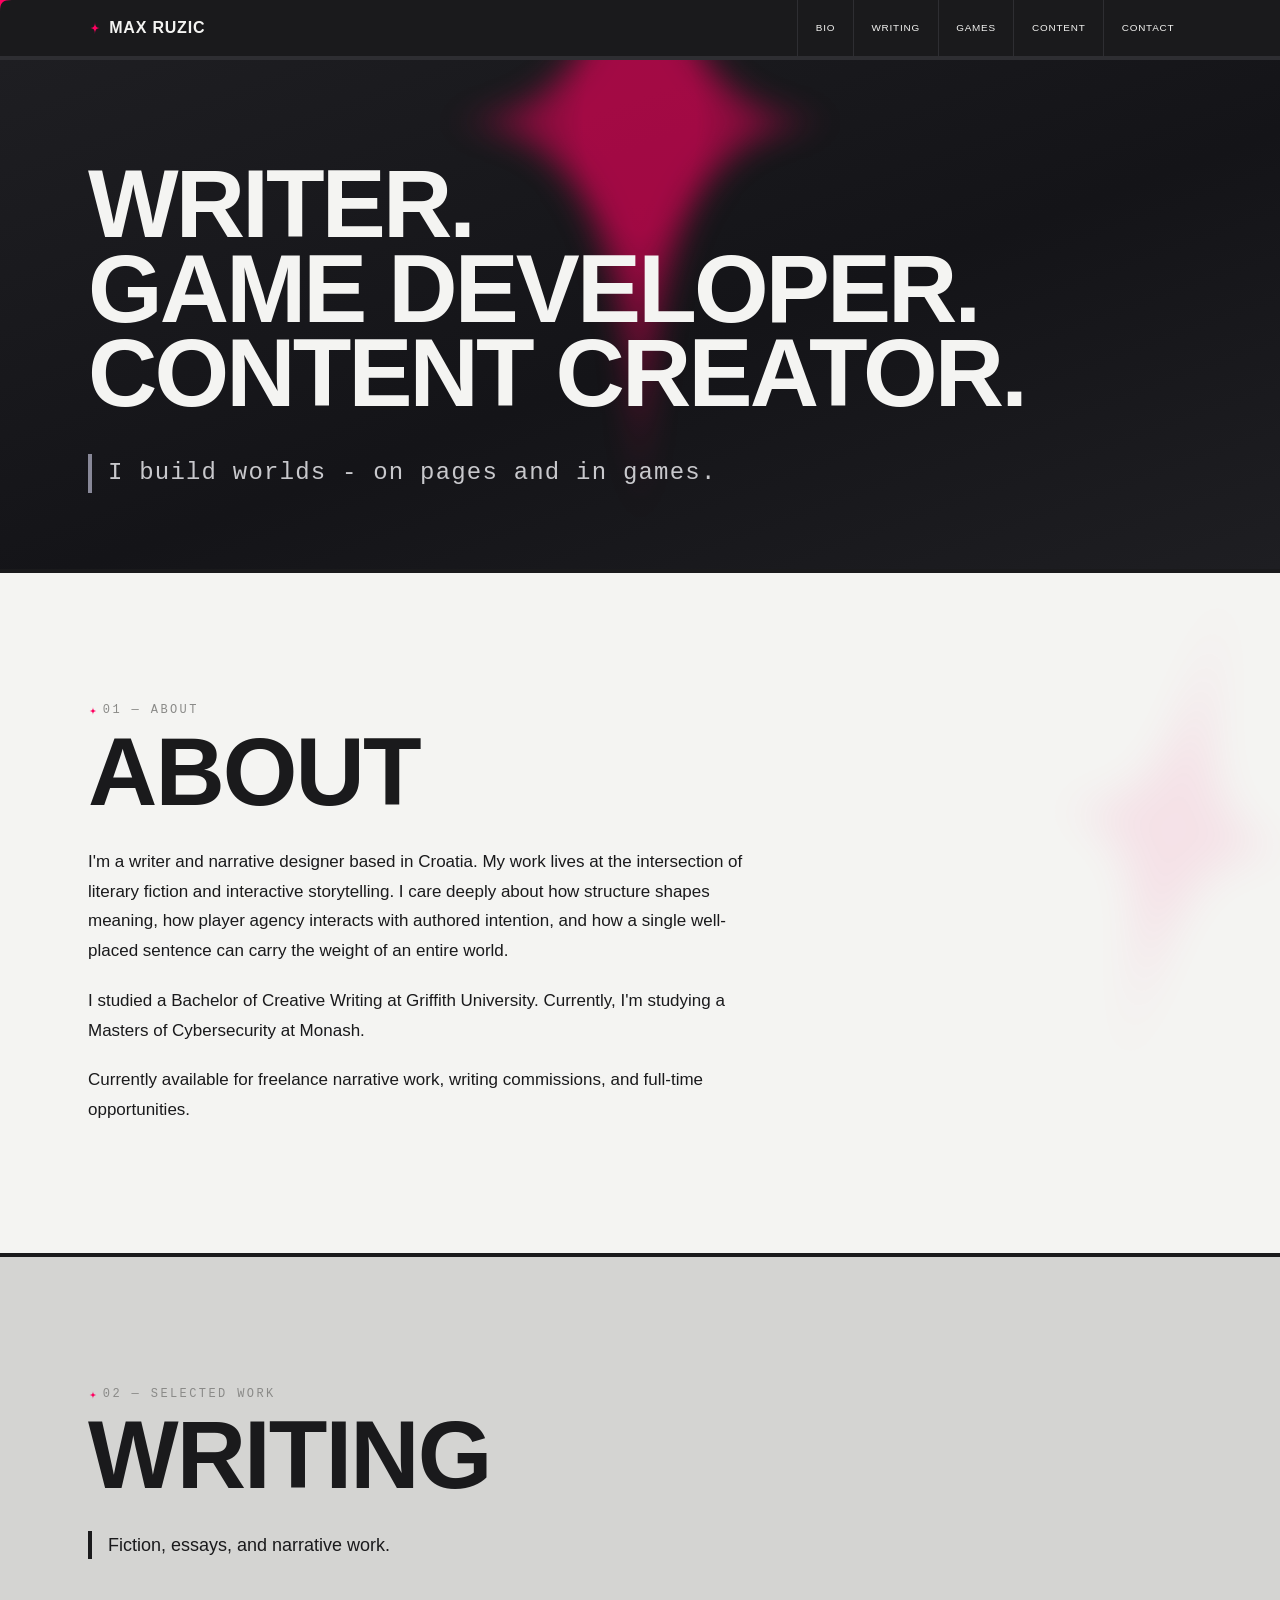
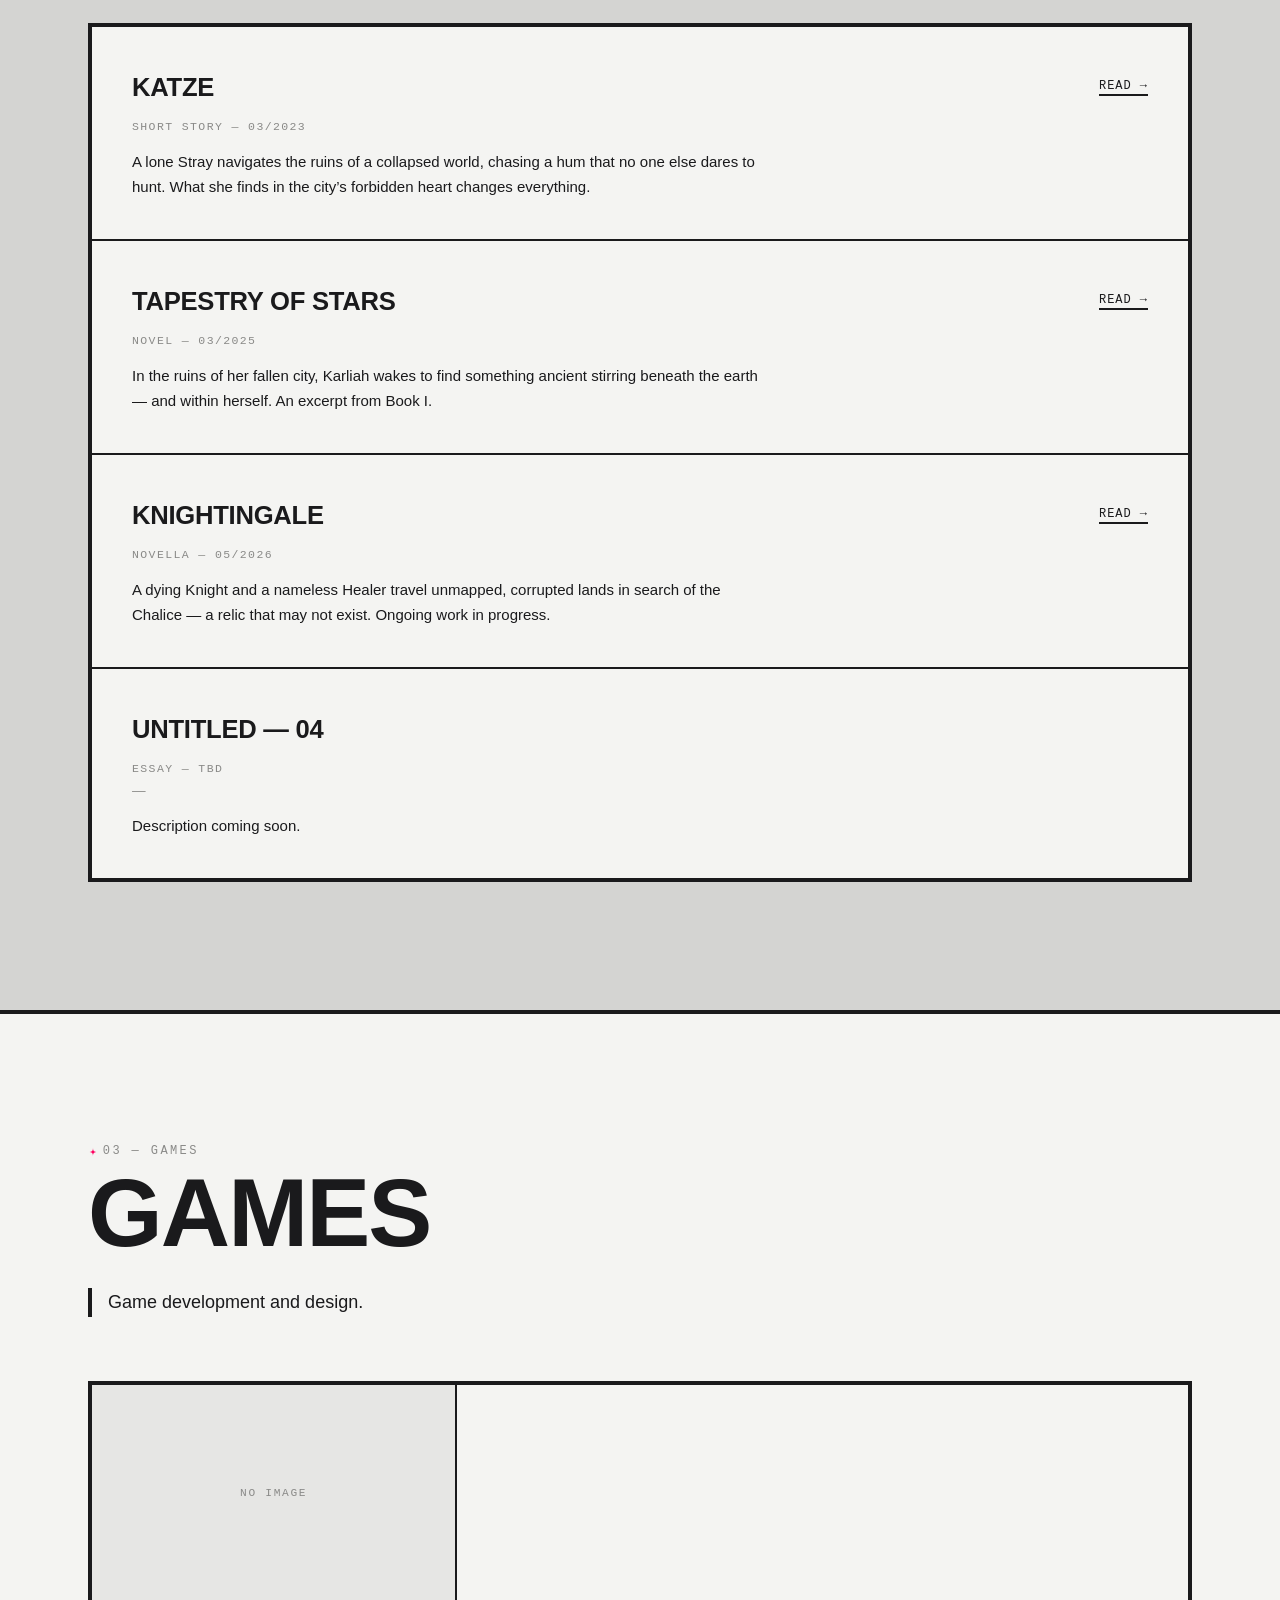
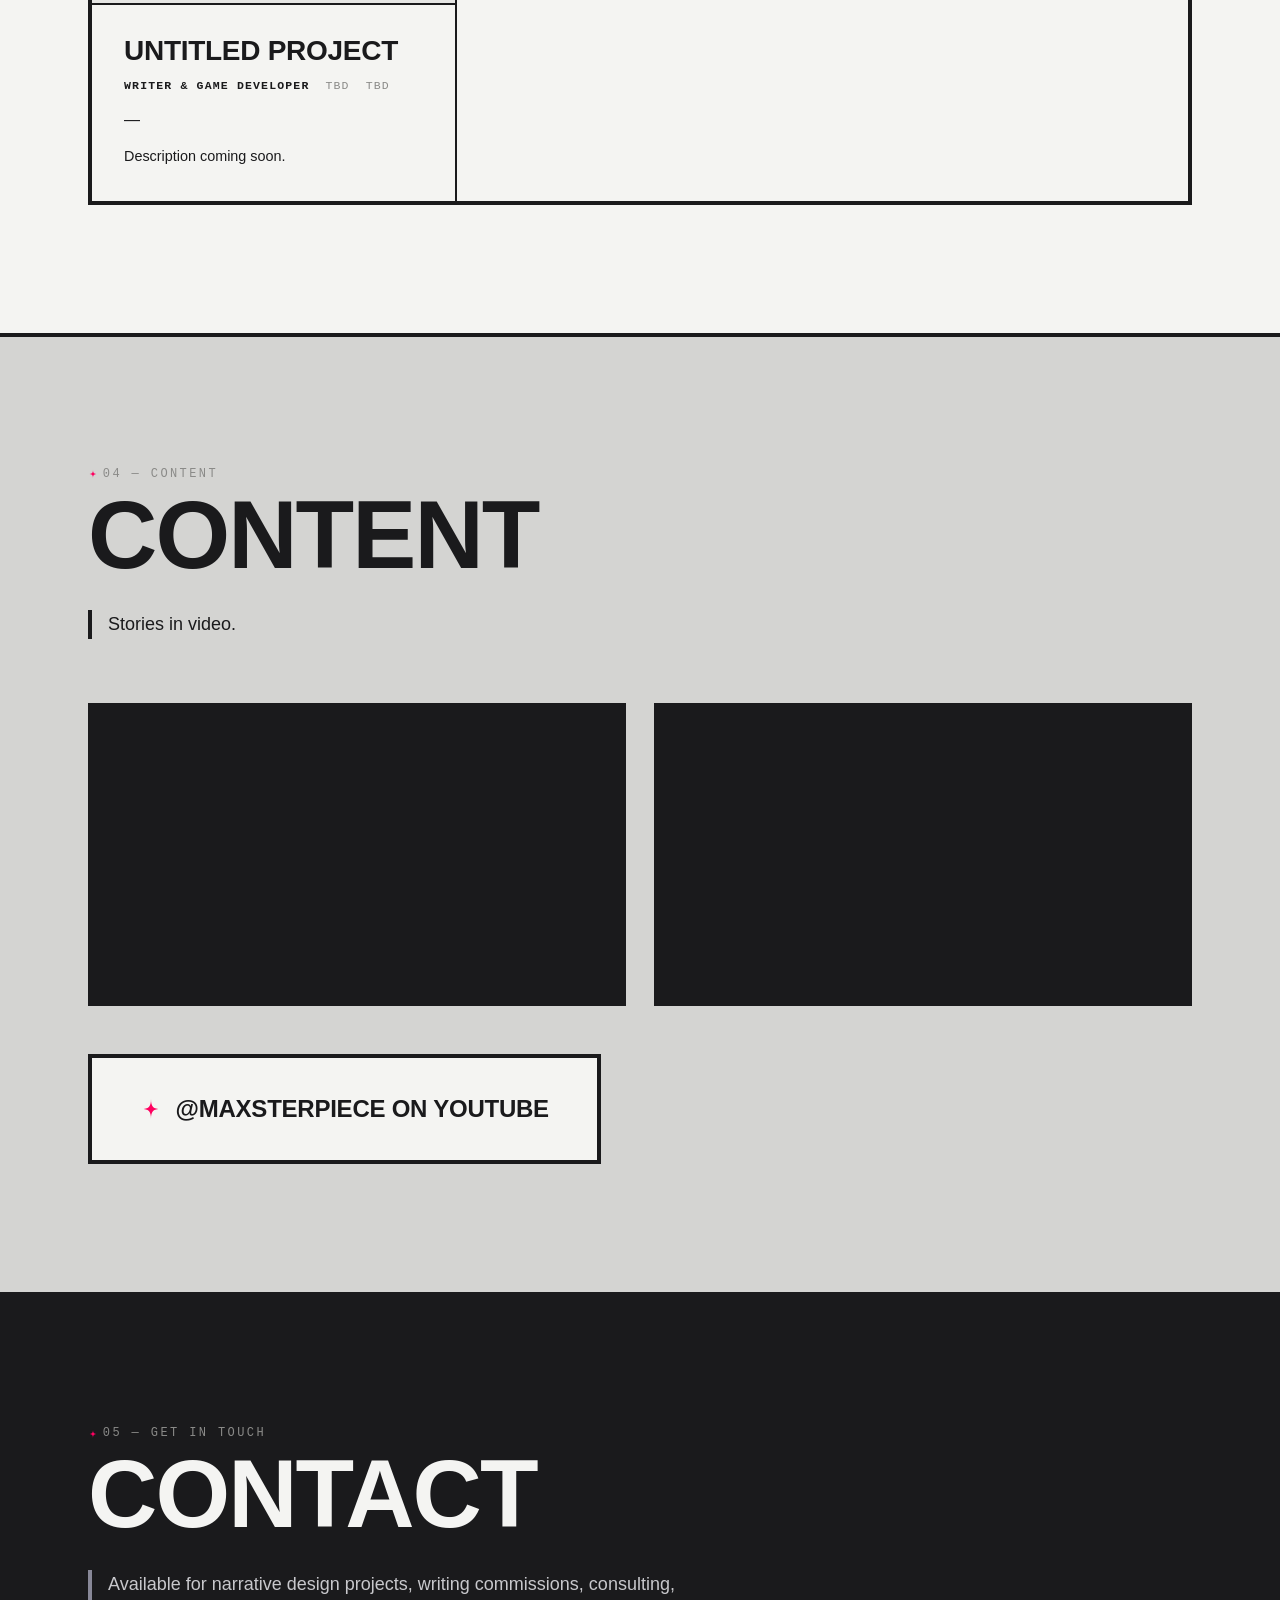
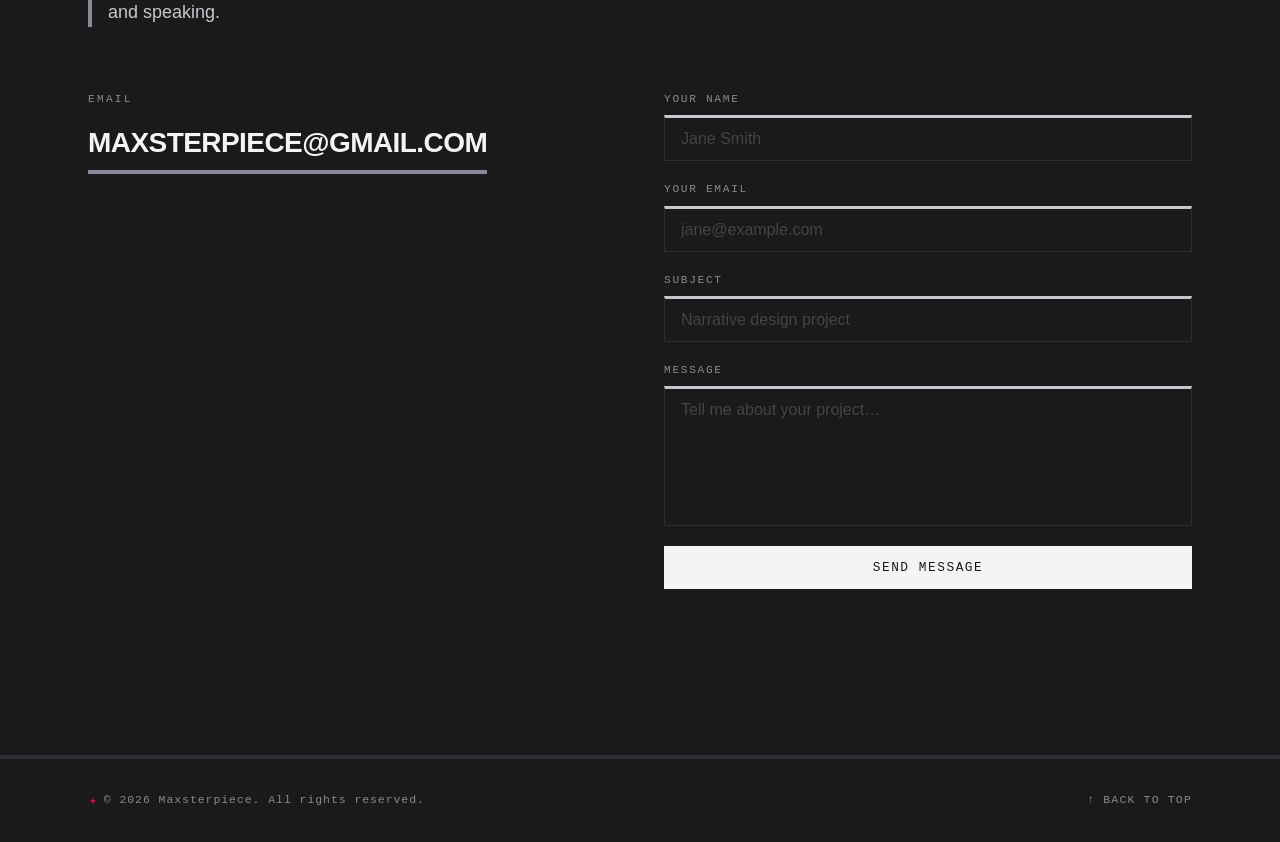
==== commit 327c840c: "Add files via upload" ====
--- a/index.html
+++ b/index.html
@@ -40,9 +40,10 @@
   <!-- ── Footer ──────────────────────────────────────────────── -->
   <footer id="site-footer" role="contentinfo"></footer>
 
-  <!-- Config first, then renderer, then particle star -->
+  <!-- Config first, then renderer, then particle star, then cursor -->
   <script src="config.js"></script>
   <script src="main.js"></script>
   <script src="star.js"></script>
+  <script src="cursor.js"></script>
 </body>
 </html>
--- a/style.css
+++ b/style.css
@@ -27,6 +27,7 @@
   box-sizing: border-box;
   margin: 0;
   padding: 0;
+  cursor: none !important;
 }
 
 html {
@@ -110,6 +111,7 @@
   display: inline-block;
   vertical-align: middle;
   flex-shrink: 0;
+  color: #ff0060;
   transition: transform 0.3s ease;
 }
 
@@ -165,17 +167,21 @@
   padding: 0 1.1rem;
   height: 56px;
   line-height: 56px;
-  font-family: var(--font-mono);
-  font-size: 0.72rem;
-  letter-spacing: 0.1em;
+  font-family: var(--font-display);
+  font-size: 0.62rem;
+  letter-spacing: 0.08em;
   text-transform: uppercase;
   color: var(--white);
   text-decoration: none;
   border-left: 1px solid #2e2e32;
-  transition: background 0.1s, color 0.1s;
-}
-
-.nav-links a:hover,
+  transition: background 0.15s, color 0.15s;
+}
+
+.nav-links a:hover {
+  background: #1e1e22;
+  color: #ff0060;
+}
+
 .nav-links a[aria-current="page"] {
   background: #2e2e38;
   color: var(--chrome);
@@ -203,11 +209,14 @@
   padding-bottom: clamp(2.5rem, 6vw, 5rem);
   border-top: none;
   overflow: hidden;
+  position: relative;
 }
 
 .hero-headline {
   font-family: var(--font-display);
-  font-size: clamp(2.5rem, 8.5vw, 8.5rem);
+  /* 8vw keeps longest line ("CONTENT CREATOR.") within the container
+     at typical viewport widths; max 6rem at wide screens            */
+  font-size: clamp(2rem, 8vw, 6rem);
   font-weight: 900;
   line-height: 0.88;
   text-transform: uppercase;
@@ -216,20 +225,45 @@
   color: var(--white);
 }
 
-.hero-headline span { display: inline; }
-
 /* ── Hero Star ──────────────────────────────────────────────── */
 #hero-star {
+  position: absolute;
+  inset: 0;
   display: flex;
   justify-content: center;
   align-items: center;
-  width: 100%;
-  height: min(480px, 70vw);
-  padding-block: clamp(1rem, 2vw, 2rem);
-}
-
-#hero-star canvas {
-  display: block;
+  pointer-events: none;
+  z-index: 0;
+  will-change: transform;
+}
+
+/* Large blurred pink star — fills hero bg, cursor-tracked by star.js */
+.hero-star-svg {
+  width: min(540px, 76vw);
+  height: auto;
+  filter: blur(16px);
+  opacity: 0.60;
+  -webkit-mask-image: radial-gradient(
+    ellipse 58% 58% at 50% 50%,
+    black 18%, rgba(0,0,0,0.55) 48%, transparent 72%
+  );
+  mask-image: radial-gradient(
+    ellipse 58% 58% at 50% 50%,
+    black 18%, rgba(0,0,0,0.55) 48%, transparent 72%
+  );
+  will-change: transform;
+  animation: star-pulse 5s ease-in-out infinite;
+}
+
+@keyframes star-pulse {
+  0%, 100% { opacity: 0.50; }
+  50%       { opacity: 0.66; }
+}
+
+/* Hero containers stack above the star */
+#hero .container {
+  position: relative;
+  z-index: 1;
 }
 
 /* ── Hero subheadline ───────────────────────────────────────── */
@@ -240,13 +274,16 @@
   color: var(--chrome);
   border-left: 4px solid var(--accent);
   padding-left: 1rem;
-  max-width: 640px;
+  max-width: none;
+  white-space: nowrap;
   margin-top: clamp(1.5rem, 3vw, 2.5rem);
 }
 
 /* ── Bio ────────────────────────────────────────────────────── */
 #bio {
   background: var(--white);
+  position: relative;
+  overflow: hidden;
 }
 
 .bio-grid {
@@ -305,7 +342,7 @@
 
 /* ── Writing ────────────────────────────────────────────────── */
 #writing {
-  background: var(--gray);
+  background: #d4d4d2;
 }
 
 .writing-list {
@@ -322,23 +359,45 @@
   gap: 1rem;
   align-items: start;
   background: var(--white);
-  transition: background 0.1s, color 0.1s;
+  transition: background 0.45s ease, color 0.45s ease;
+  position: relative;
+  overflow: hidden;
+  isolation: isolate;
+}
+
+/* Gradient shimmer — slides in from right on hover, drifts while hovered */
+.writing-item::after {
+  content: '';
+  position: absolute;
+  inset: 0;
+  z-index: -1;
+  background: linear-gradient(
+    90deg,
+    transparent 30%,
+    rgba(255, 0, 96, 0.18) 65%,
+    rgba(174, 22, 255, 0.32) 100%
+  );
+  background-size: 200% 100%;
+  opacity: 0;
+  transform: translateX(100%);
+  animation: writing-glow-drift 5s ease-in-out infinite;
+  transition: opacity 0.4s ease, transform 0.55s cubic-bezier(0.4, 0, 0.2, 1);
+  pointer-events: none;
+}
+
+.writing-item:hover::after {
+  opacity: 1;
+  transform: translateX(0);
+}
+
+@keyframes writing-glow-drift {
+  0%   { background-position: 80% center; }
+  50%  { background-position: 100% center; }
+  100% { background-position: 80% center; }
 }
 
 .writing-item:last-child { border-bottom: none; }
 
-.writing-item:hover {
-  background: var(--black);
-  color: var(--white);
-}
-
-.writing-item:hover .writing-meta,
-.writing-item:hover .writing-venue,
-.writing-item:hover a {
-  color: var(--chrome);
-}
-
-.writing-item:hover a:hover { color: var(--white); }
 
 .writing-title {
   font-family: var(--font-display);
@@ -388,6 +447,12 @@
 }
 
 .writing-link:hover { color: var(--accent); }
+
+/* When the whole card is an <a>, remove default link decoration */
+a.writing-item {
+  text-decoration: none;
+  color: inherit;
+}
 
 /* ── Games ──────────────────────────────────────────────────── */
 #games {
@@ -509,7 +574,7 @@
 
 /* ── Content (YouTube) ──────────────────────────────────────── */
 #content {
-  background: var(--gray);
+  background: #d4d4d2;
 }
 
 .videos-grid {
@@ -537,6 +602,7 @@
   flex-direction: column;
   align-items: flex-start;
   gap: 1.25rem;
+  margin-top: clamp(2rem, 4vw, 3rem);
 }
 
 .content-channel-link {
@@ -574,6 +640,8 @@
 #contact {
   background: var(--black);
   color: var(--white);
+  position: relative;
+  overflow: hidden;
 }
 
 #contact .section-heading { color: var(--white); }
@@ -600,7 +668,7 @@
 
 .contact-email-link {
   font-family: var(--font-display);
-  font-size: clamp(1.25rem, 4vw, 2.5rem);
+  font-size: clamp(1rem, 2.5vw, 1.75rem);
   font-weight: 900;
   text-transform: uppercase;
   color: var(--white);
@@ -609,7 +677,6 @@
   border-bottom: 4px solid var(--accent);
   padding-bottom: 0.25rem;
   display: inline-block;
-  word-break: break-all;
 }
 
 .contact-email-link:hover { color: var(--chrome); }
@@ -722,6 +789,76 @@
 
 .form-status.success { color: #8adba8; }
 .form-status.error   { color: var(--chrome); }
+
+/* ── Custom cursor ──────────────────────────────────────────── */
+#cursor-star {
+  position: fixed;
+  top: 0; left: 0;
+  width: 26px;
+  height: 26px;
+  pointer-events: none;
+  z-index: 9999;
+  transform: translate(-50%, -50%);
+  will-change: left, top;
+  transition: transform 0.18s ease, filter 0.18s ease, opacity 0.2s;
+}
+
+#cursor-star path {
+  fill: #ff0060;
+  transition: fill 0.18s ease;
+}
+
+#cursor-star.cursor-hover {
+  transform: translate(-50%, -50%) scale(1.85);
+  filter: drop-shadow(0 0 7px rgba(255, 0, 96, 0.9));
+}
+
+#cursor-star.cursor-hover path {
+  fill: #ffffff;
+}
+
+#cursor-canvas {
+  position: fixed;
+  top: 0; left: 0;
+  pointer-events: none;
+  z-index: 9997;
+}
+
+/* ── Decorative Stars ───────────────────────────────────────── */
+/* Large blurred pink stars used as section bg accents.
+   Parent section must have position:relative + overflow:hidden. */
+.deco-star {
+  position: absolute;
+  pointer-events: none;
+  z-index: 0;
+}
+
+/* Bio: faint, top-right, partially clipped off-screen */
+.deco-star--bio {
+  width: clamp(200px, 30vw, 340px);
+  top: -10%;
+  right: -5%;
+  opacity: 0.07;
+  filter: blur(22px);
+  transform: rotate(12deg);
+}
+
+/* Contact: slightly more visible on the dark background, bottom-right */
+.deco-star--contact {
+  width: clamp(260px, 36vw, 420px);
+  bottom: 4%;
+  right: -1%;
+  opacity: 0.28;
+  filter: blur(10px);
+  transform: rotate(-10deg);
+}
+
+/* Bio and contact content containers sit above deco stars */
+#bio > .container,
+#contact > .container {
+  position: relative;
+  z-index: 1;
+}
 
 /* ── Footer ─────────────────────────────────────────────────── */
 #site-footer {
@@ -802,7 +939,38 @@
   .game-card:nth-child(n) { border-right: none; }
   .game-card:last-child   { border-bottom: none; }
 
-  #hero-star { height: min(340px, 80vw); }
+  .hero-star-svg { width: min(360px, 82vw); }
+  .hero-sub { white-space: normal; }
+}
+
+/* ── Heading cursor glow ────────────────────────────────────── */
+/* Radial gradient that tracks the cursor over large headings.
+   JS (initHeadingGlow) sets --glow-x/y and toggles .heading-glow-active. */
+.hero-headline,
+.section-heading {
+  position: relative;
+}
+
+.hero-headline::before,
+.section-heading::before {
+  content: '';
+  position: absolute;
+  inset: -40px -60px;
+  background: radial-gradient(
+    ellipse 220px 130px at var(--glow-x, -600px) var(--glow-y, -600px),
+    rgba(255, 0, 96, 0.30),
+    rgba(174, 22, 255, 0.16) 48%,
+    transparent 72%
+  );
+  pointer-events: none;
+  opacity: 0;
+  transition: opacity 0.4s ease;
+  z-index: 1;
+}
+
+.hero-headline.heading-glow-active::before,
+.section-heading.heading-glow-active::before {
+  opacity: 1;
 }
 
 /* ── Scroll animation ───────────────────────────────────────── */
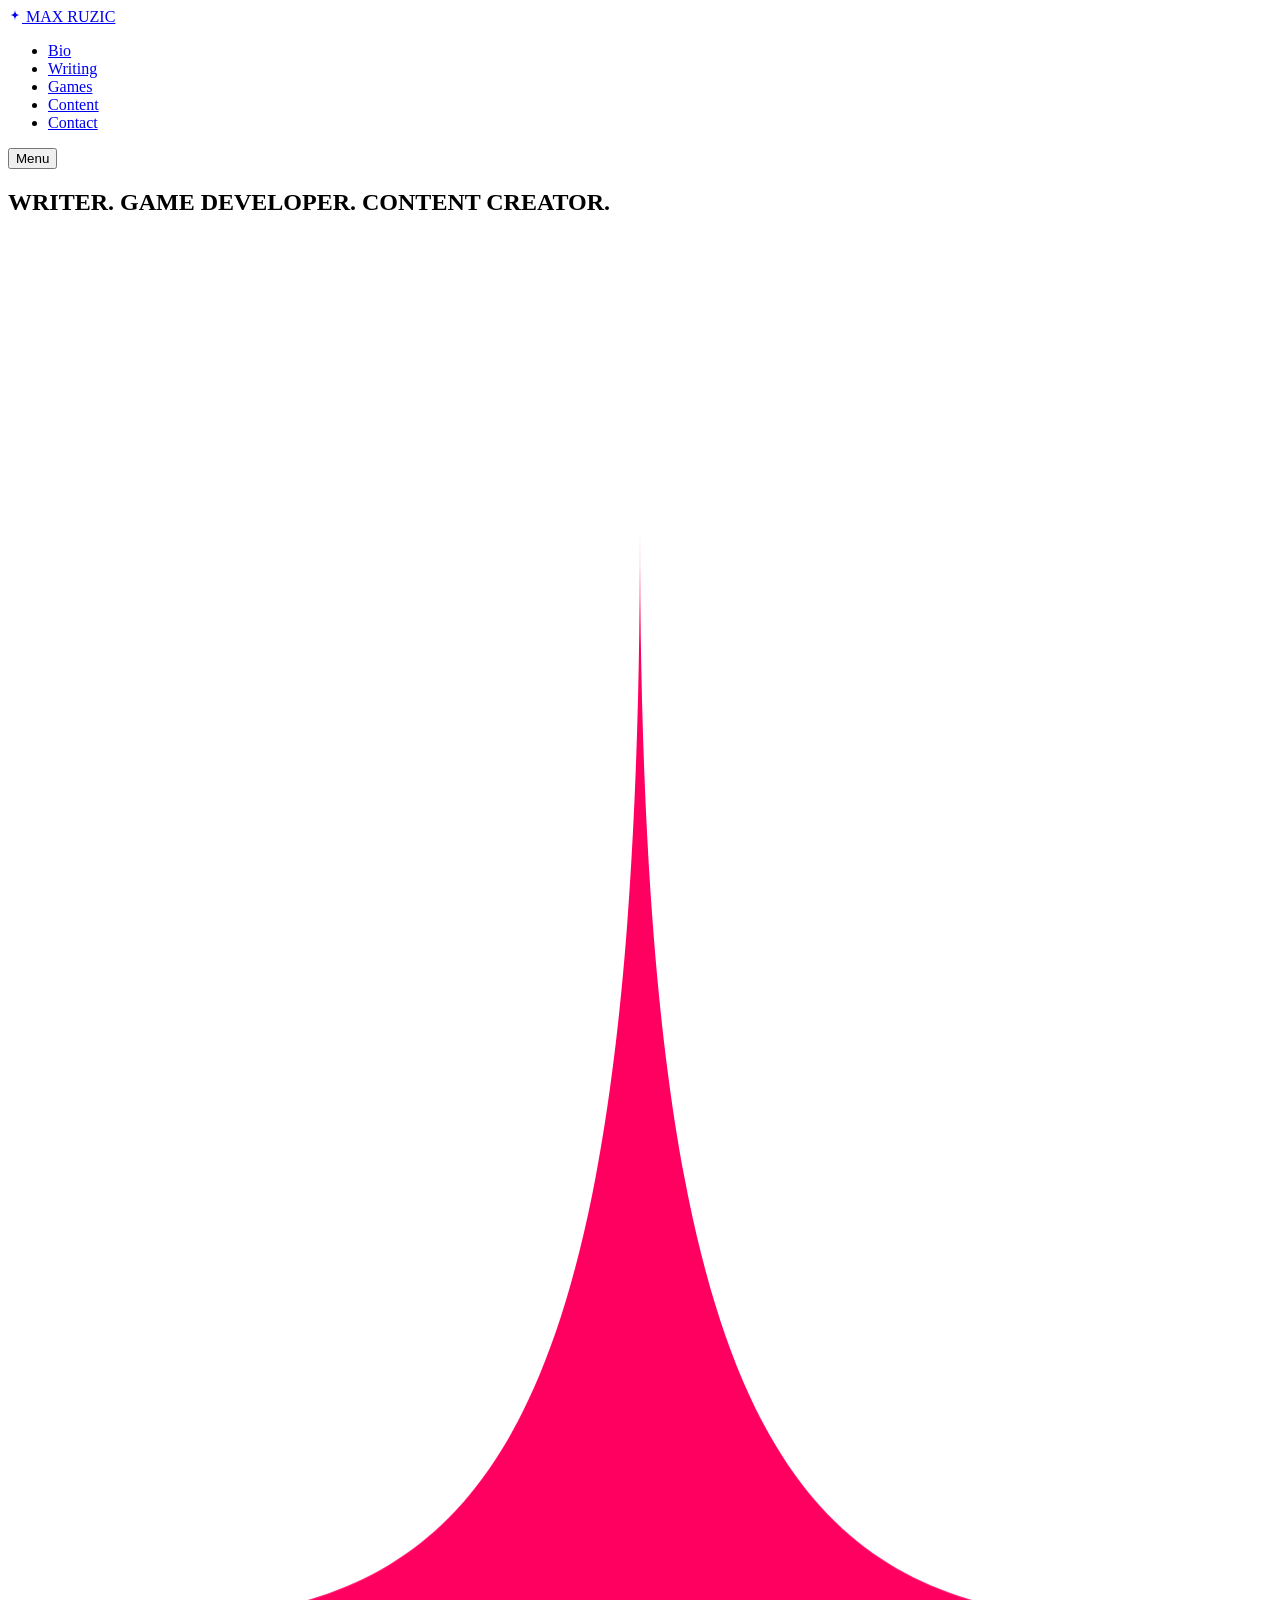
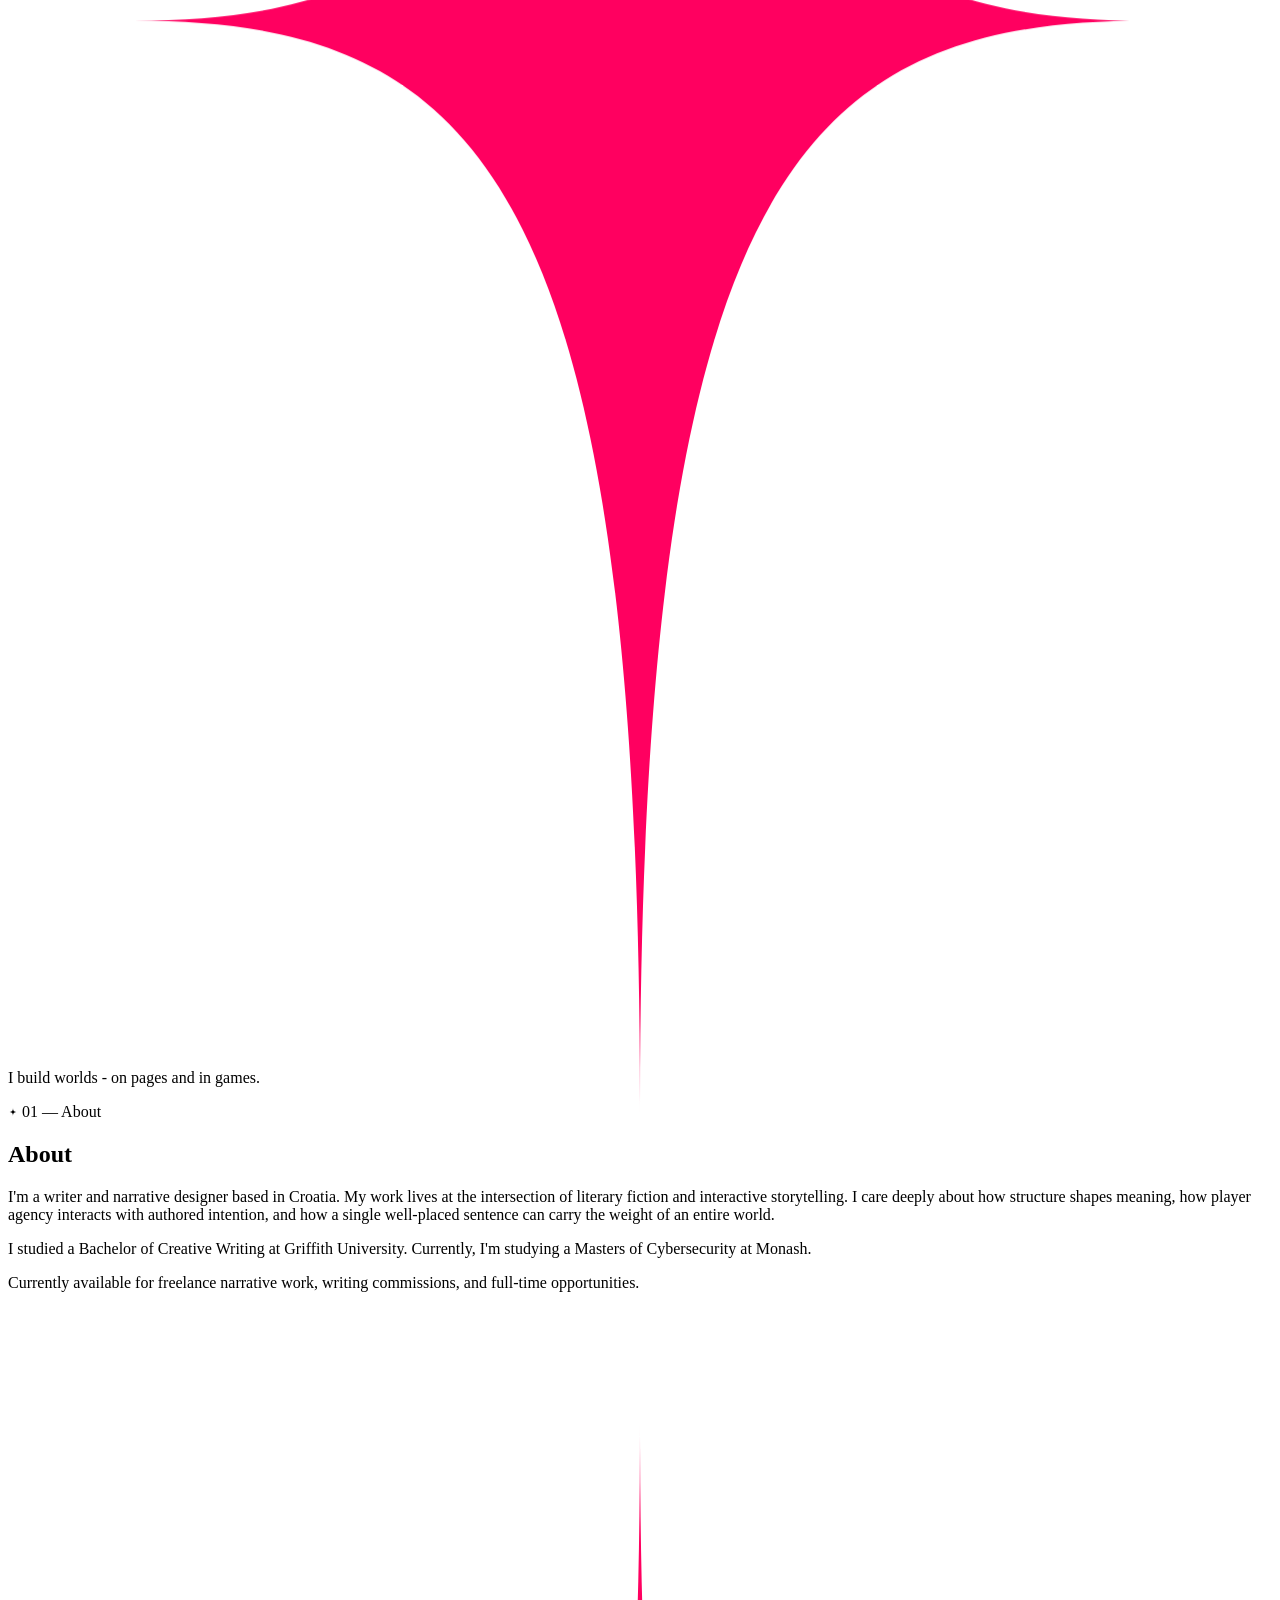
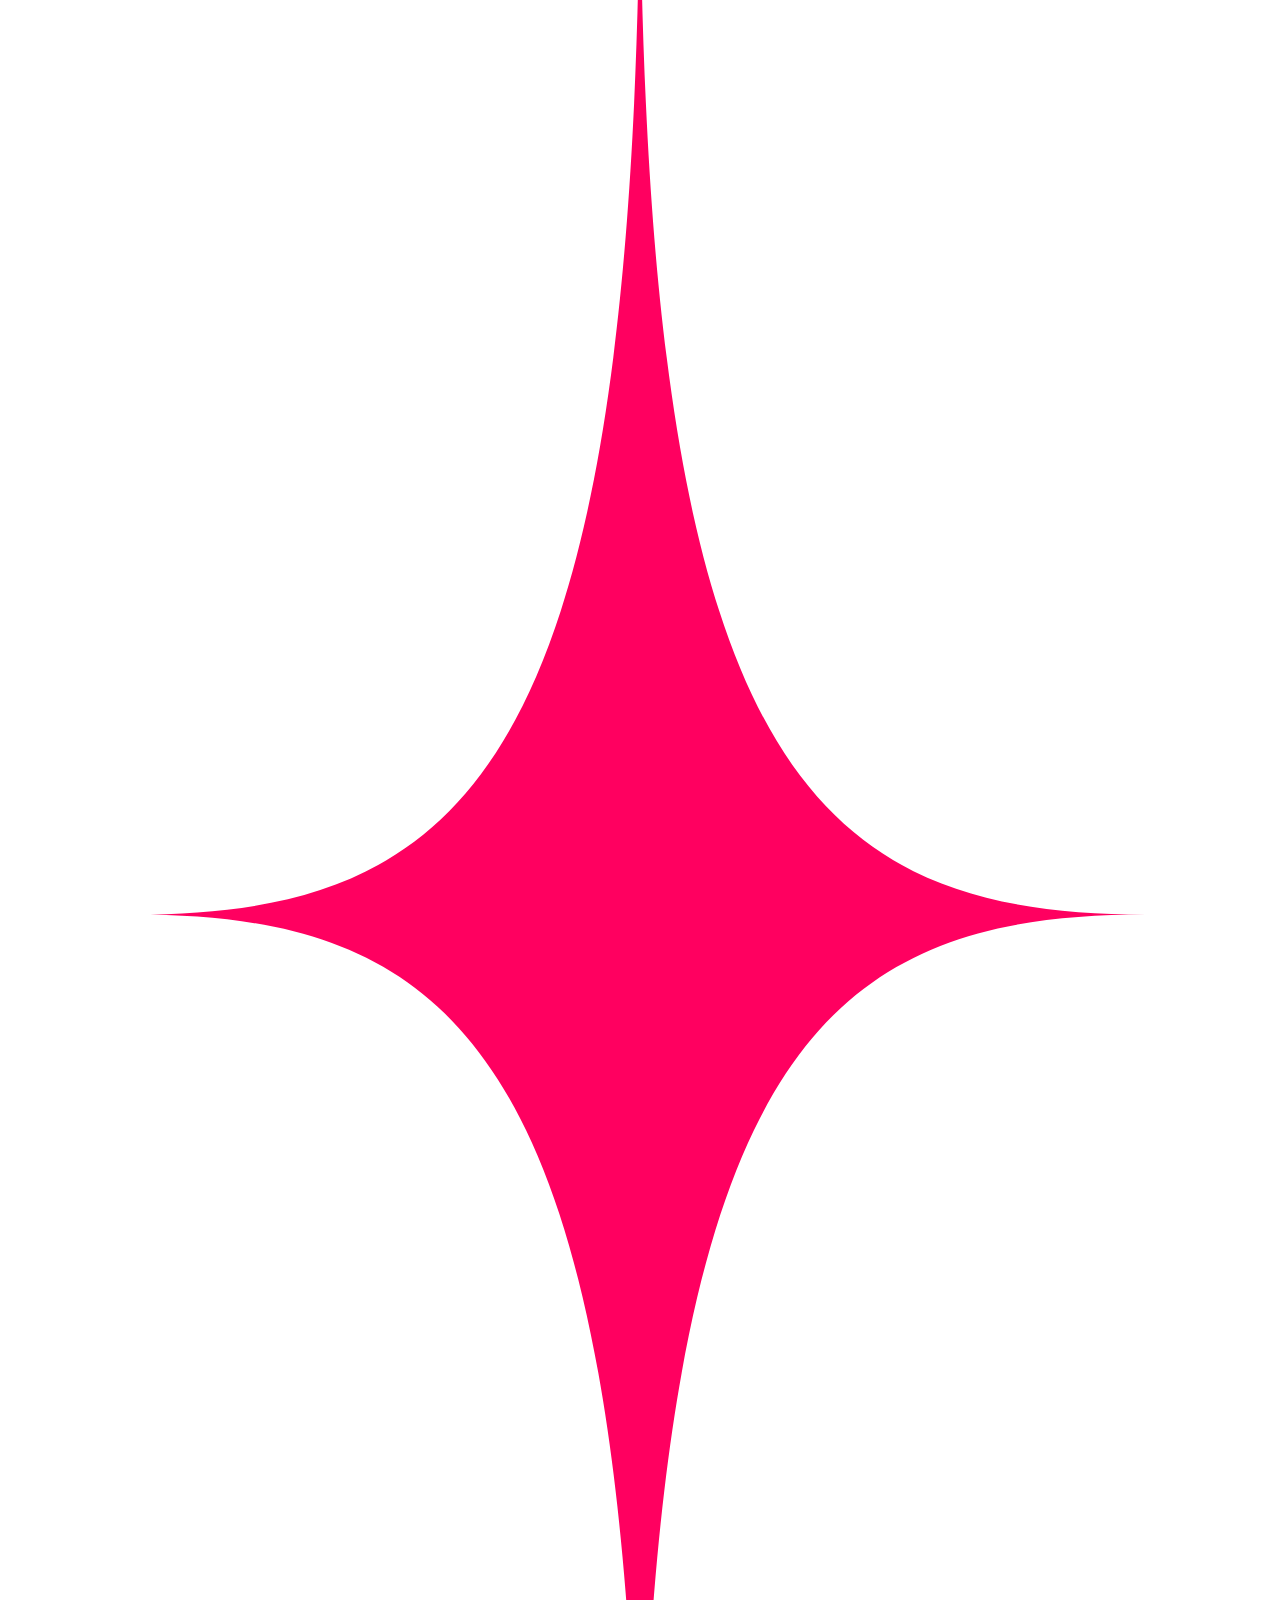
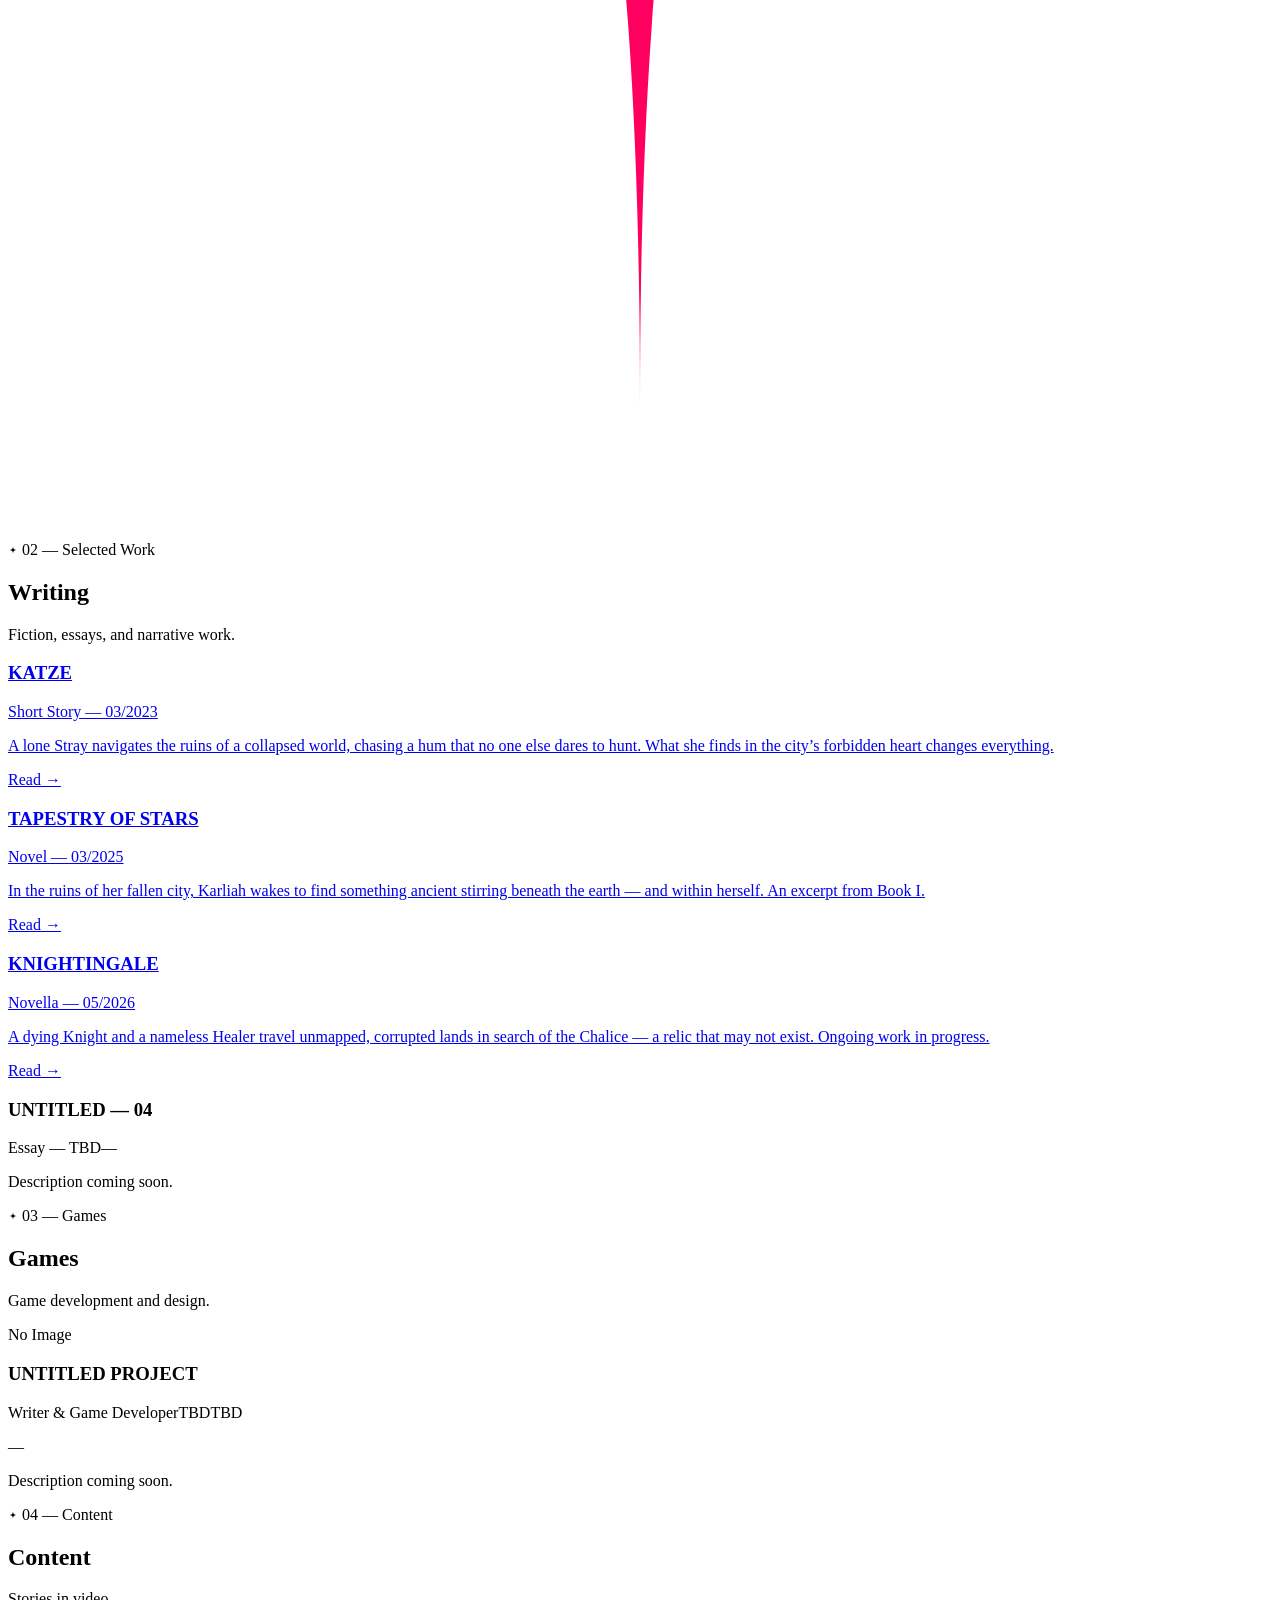
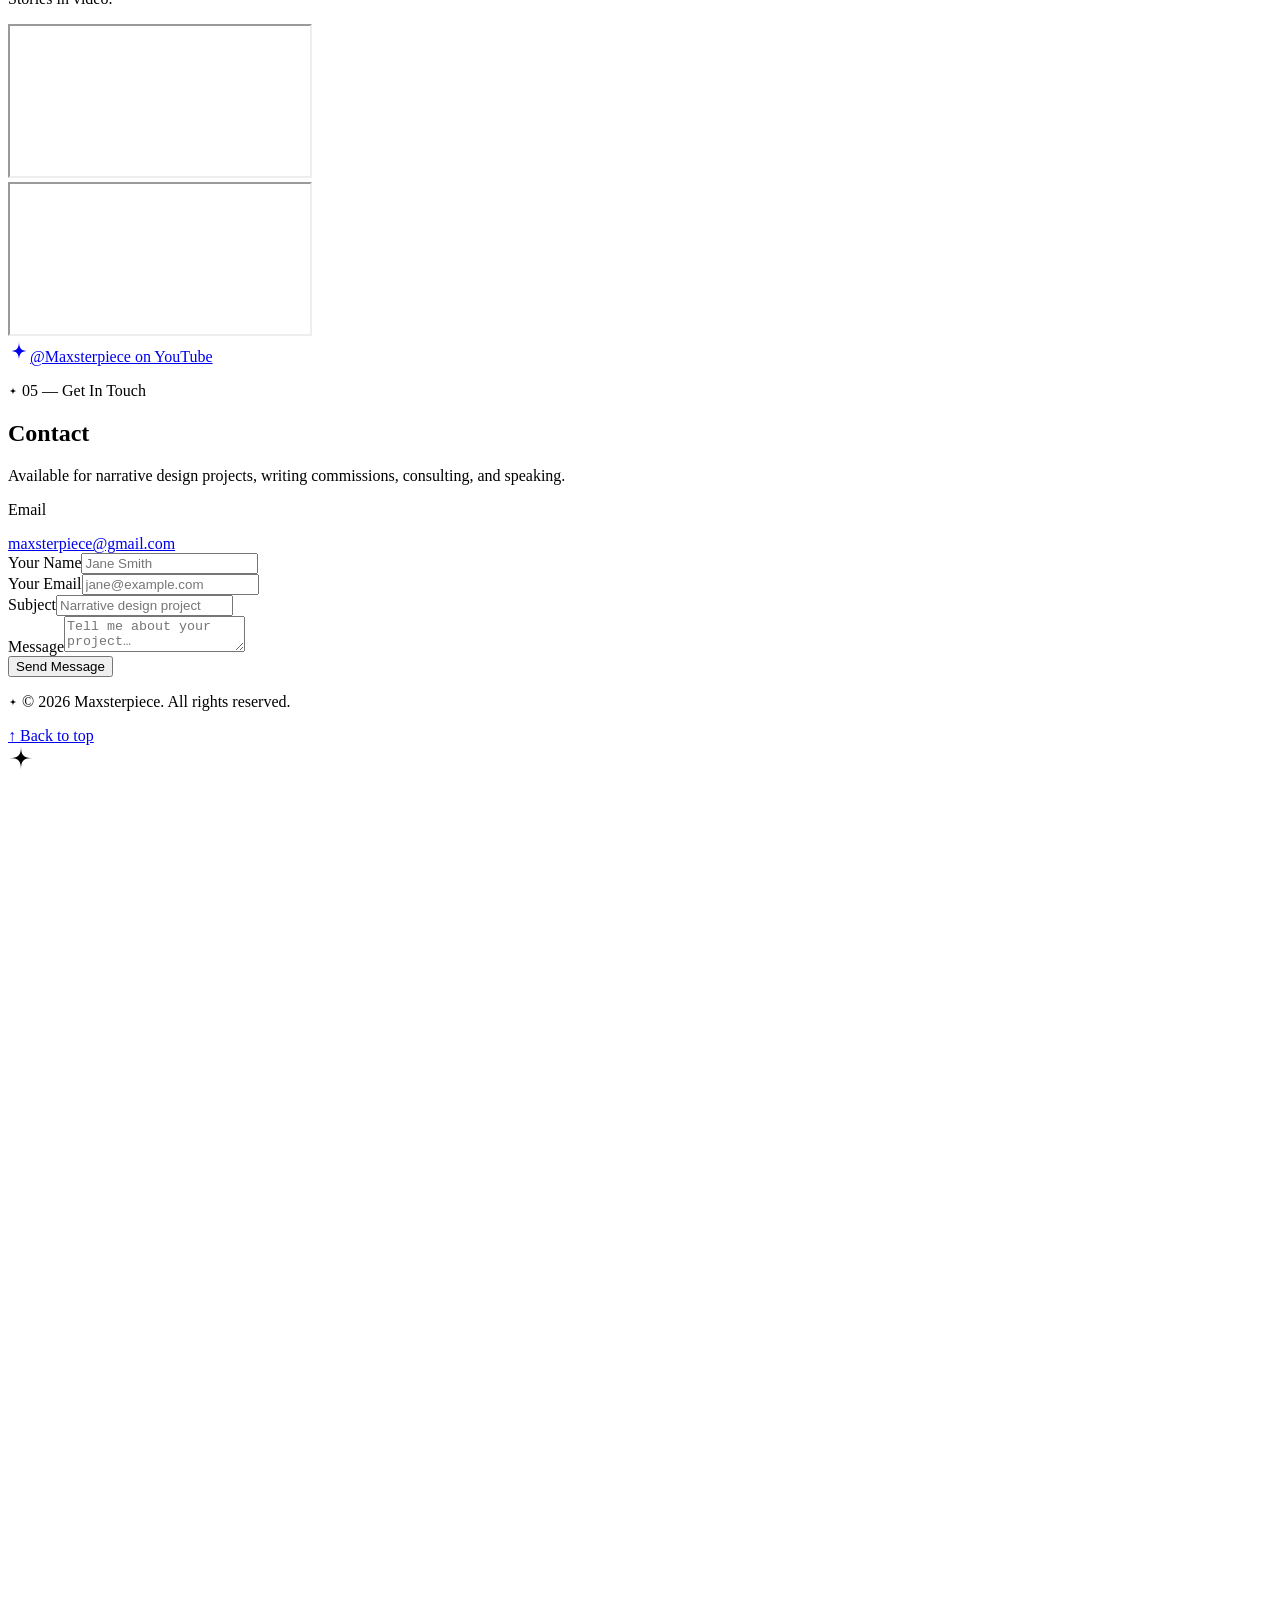
==== commit cc3716db: "Update index.html" ====
--- a/index.html
+++ b/index.html
@@ -10,7 +10,7 @@
   <meta property="og:type"  content="website" />
   <meta property="og:title" content="" />
 
-  <link rel="stylesheet" href="style.css" />
+  <link rel="stylesheet" href="/" />
 </head>
 <body>
 
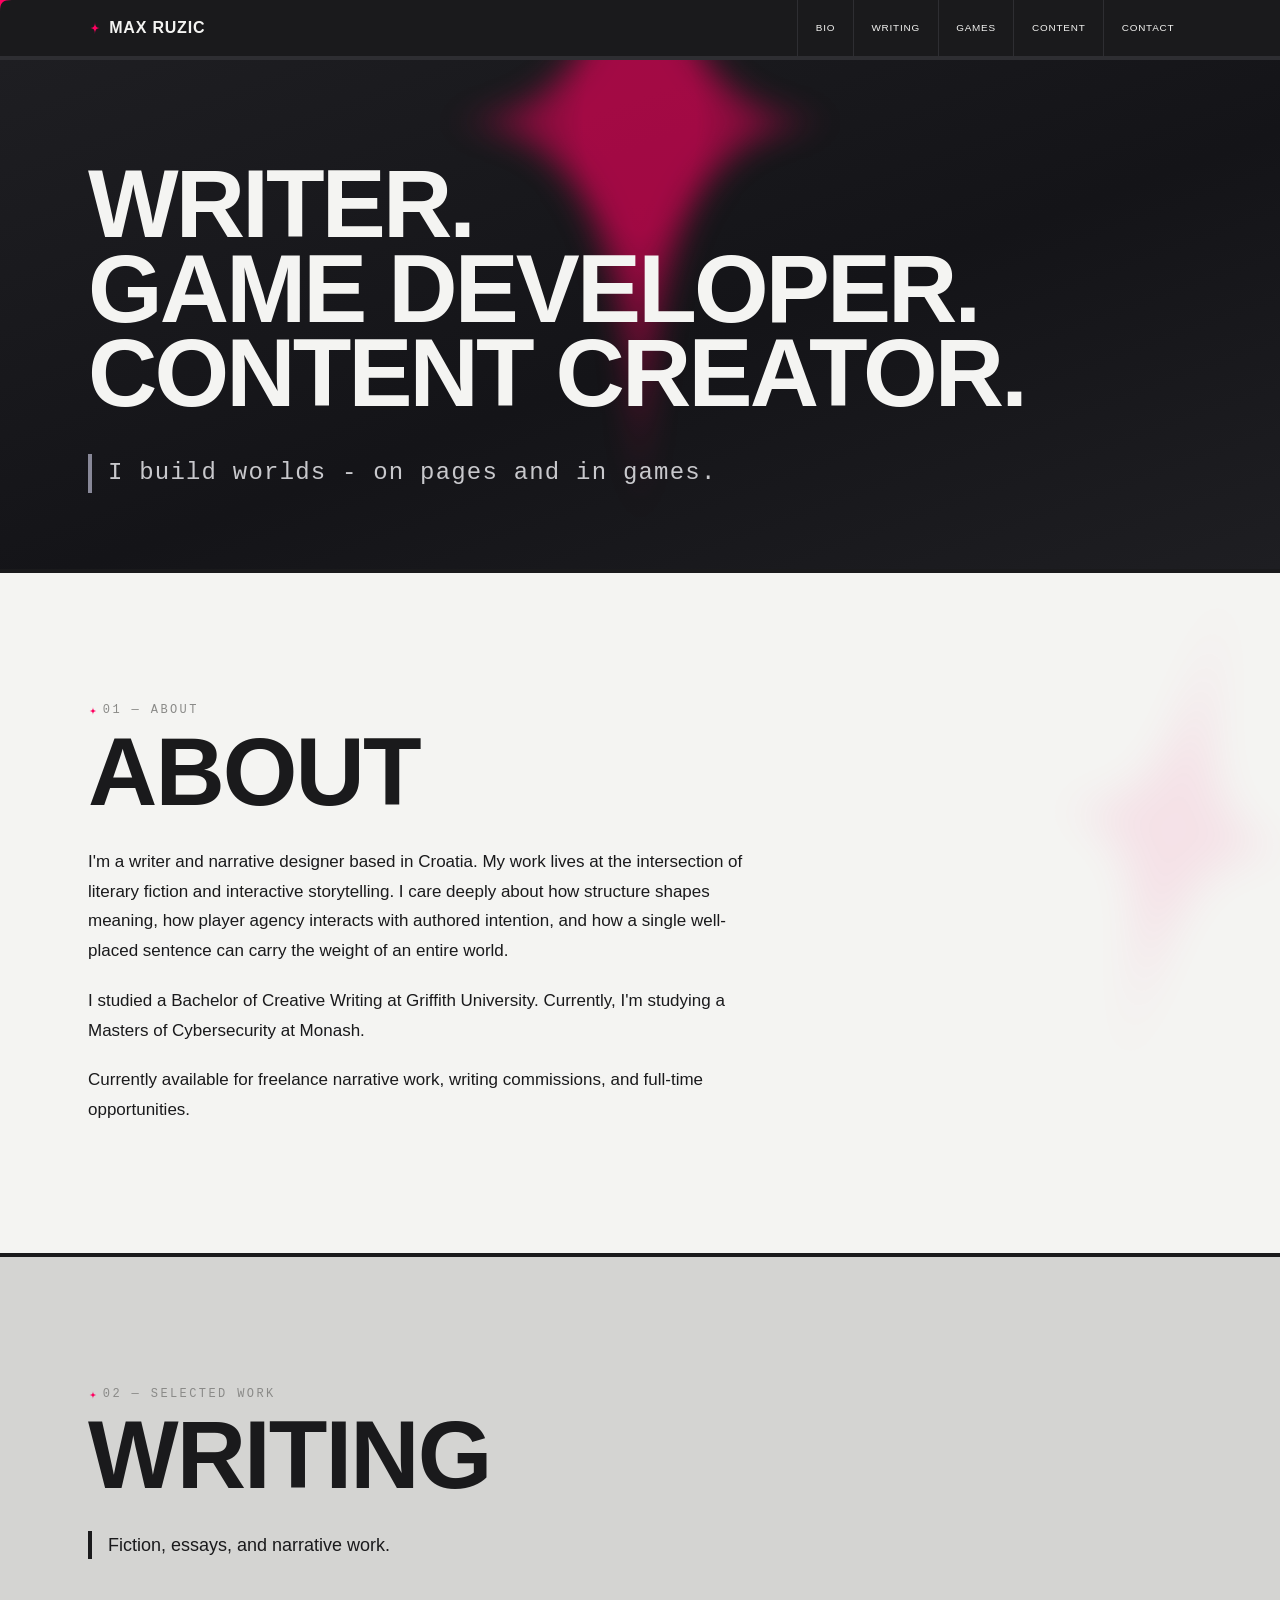
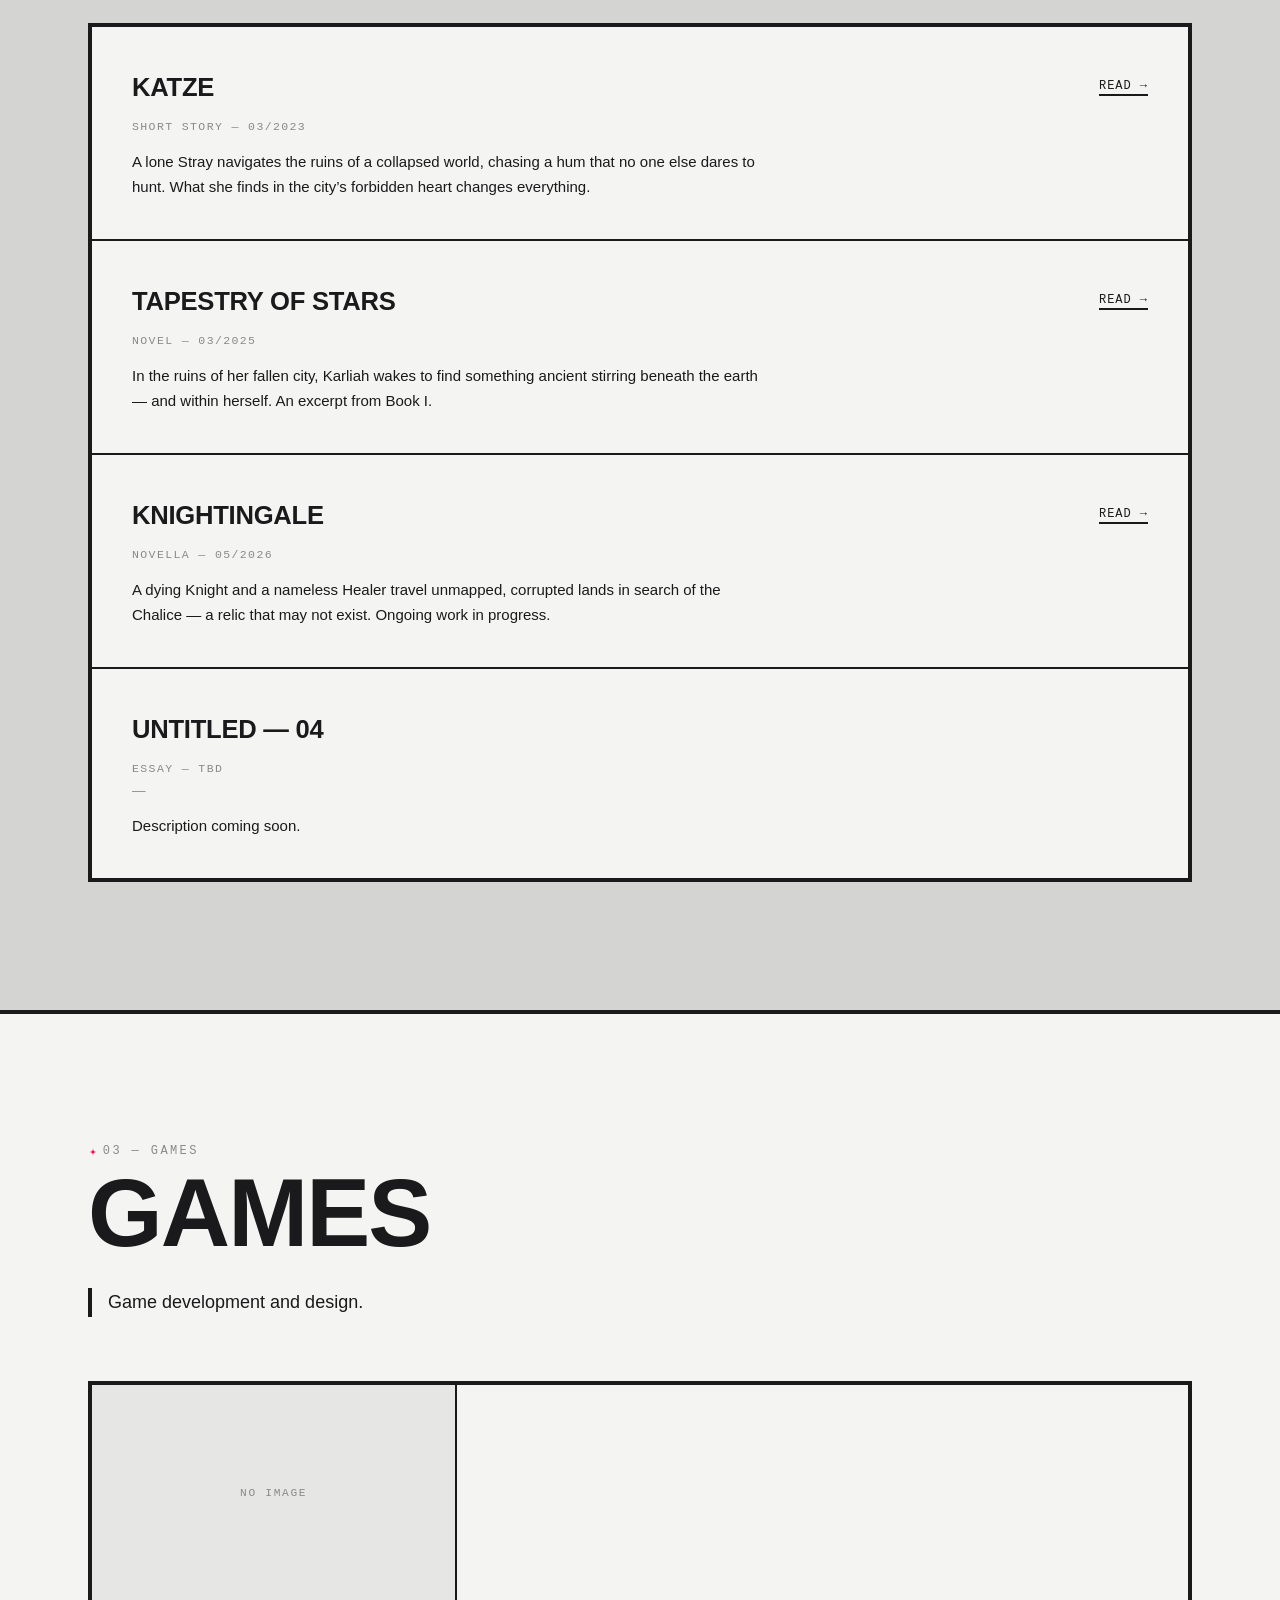
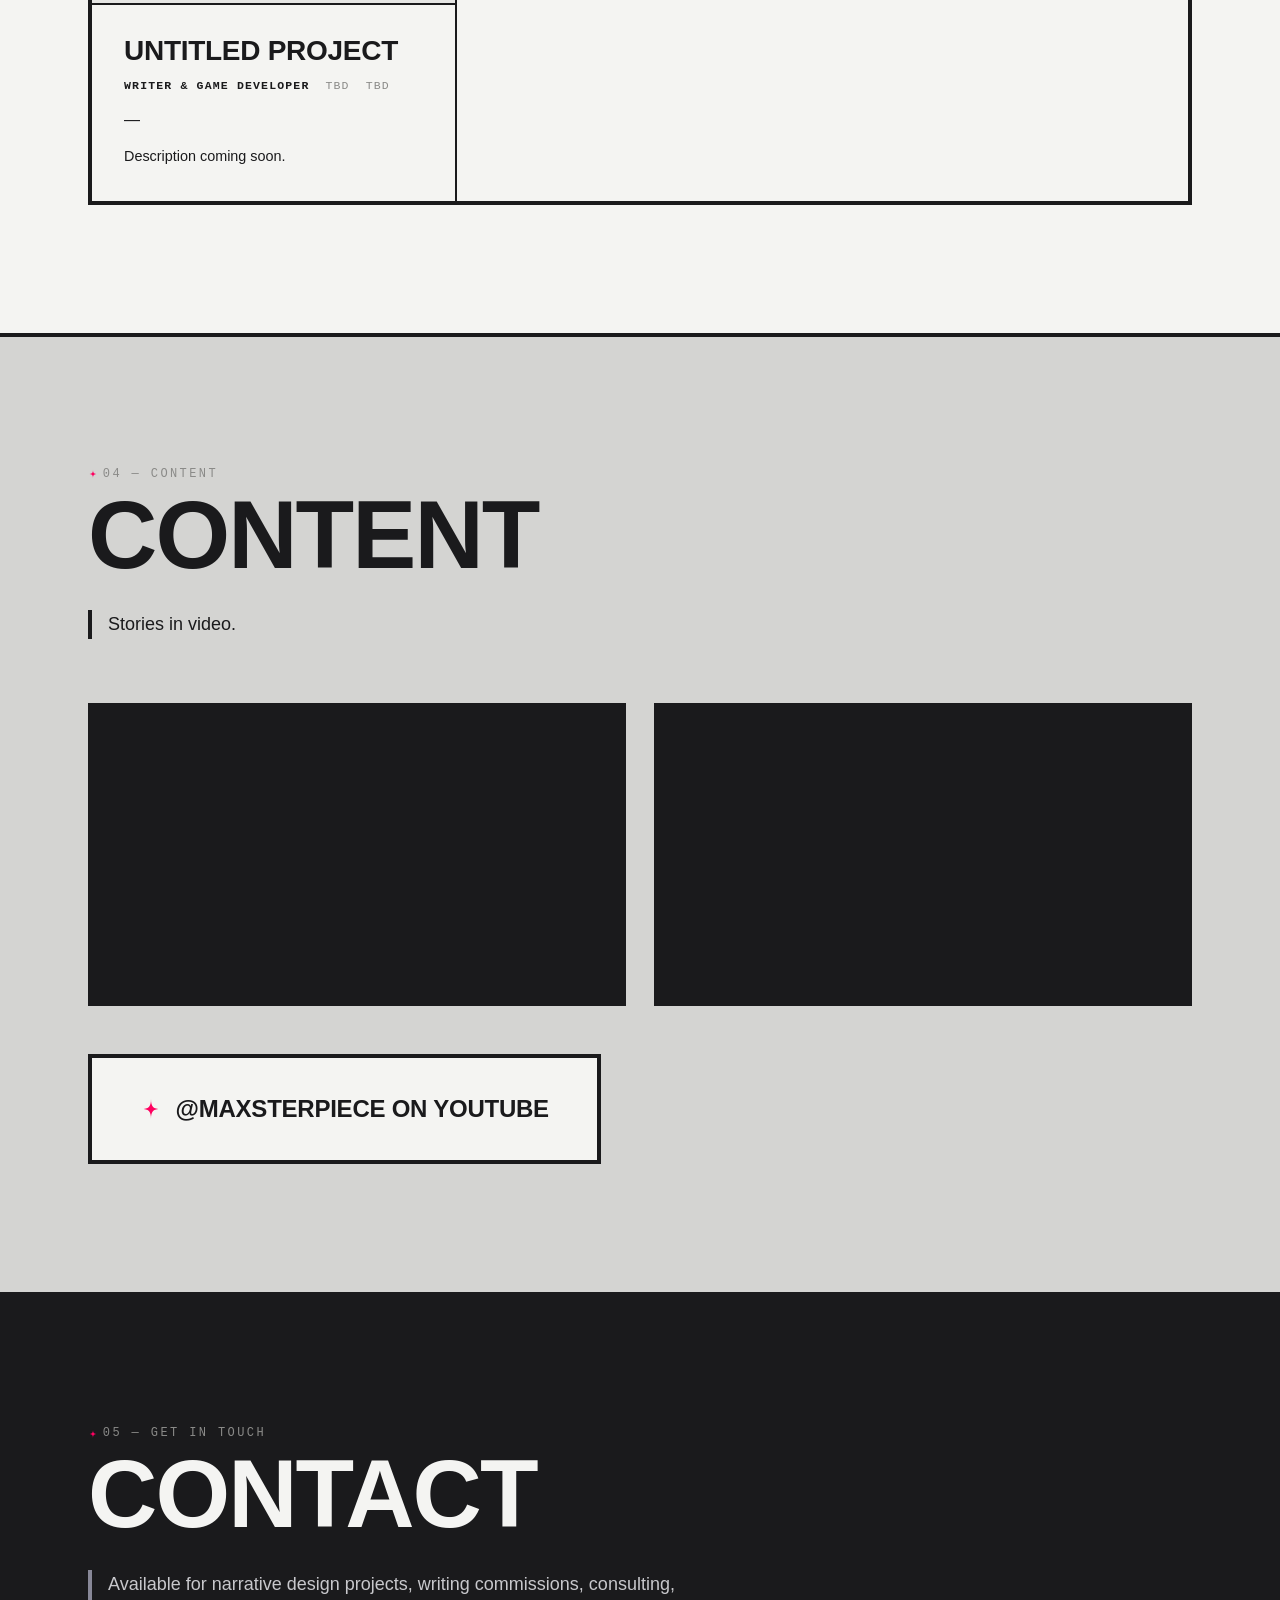
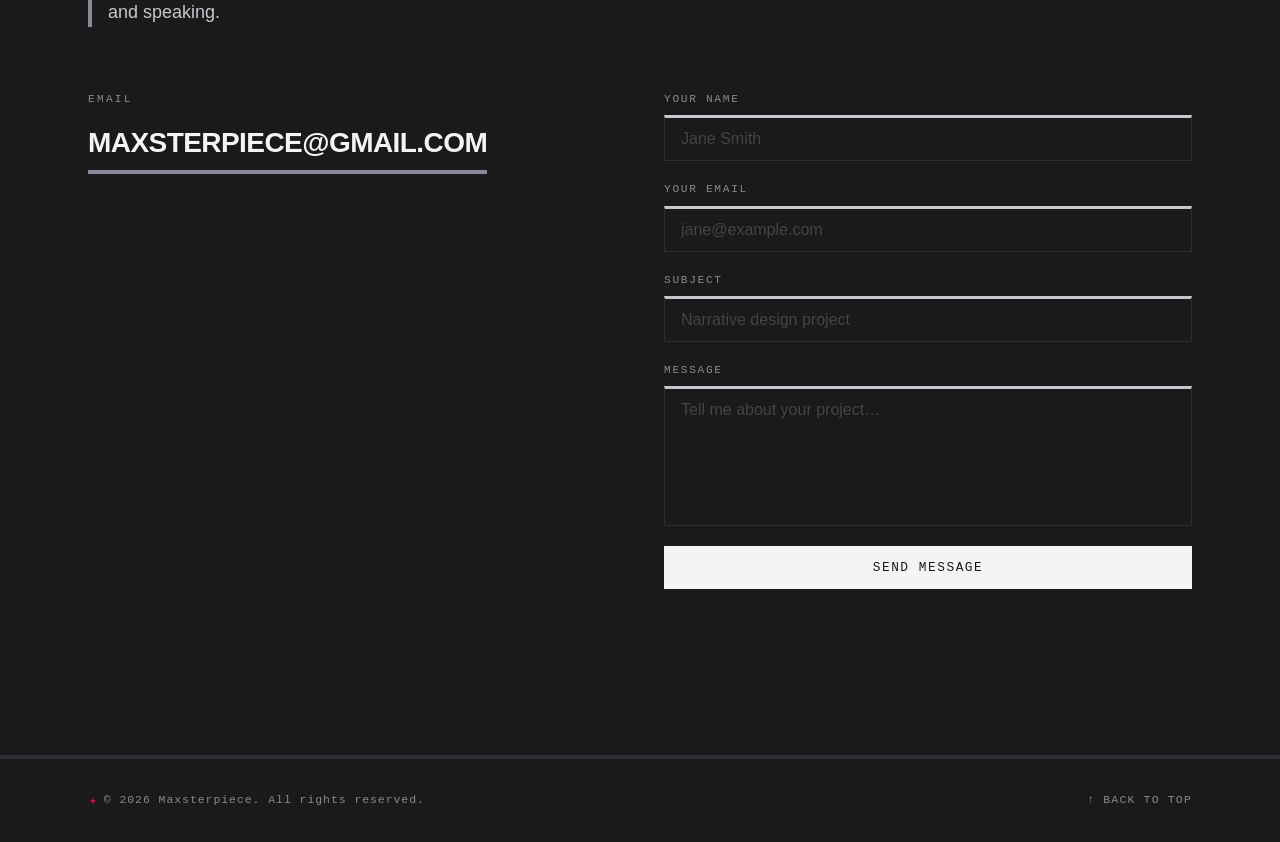
==== commit 6e099f22: "Update index.html" ====
--- a/index.html
+++ b/index.html
@@ -10,7 +10,7 @@
   <meta property="og:type"  content="website" />
   <meta property="og:title" content="" />
 
-  <link rel="stylesheet" href="/" />
+  <link rel="stylesheet" href="style.css" />
 </head>
 <body>
 
--- a/style.css
+++ b/style.css
@@ -0,0 +1,1006 @@
+/* ═══════════════════════════════════════════════════════════════
+   PORTFOLIO — STYLESHEET
+   Chrome / silver / white — brutalist bones, metallic skin.
+   ═══════════════════════════════════════════════════════════════ */
+
+/* ── Reset & Custom Properties ─────────────────────────────── */
+:root {
+  --black:   #1a1a1c;   /* charcoal — replaces pure black      */
+  --white:   #f4f4f2;   /* warm off-white                      */
+  --accent:  #888898;   /* chrome silver-gray — replaces red   */
+  --gray:    #e6e6e4;   /* light section background            */
+  --mid:     #8a8a88;   /* muted meta text                     */
+  --chrome:  #c8c8cc;   /* bright silver for decorative use    */
+
+  --font-display: "Arial Black", "Arial Bold", Gadget, sans-serif;
+  --font-body:    "Arial", Helvetica, sans-serif;
+  --font-mono:    "Courier New", Courier, monospace;
+
+  --border:       2px solid var(--black);
+  --border-thick: 4px solid var(--black);
+
+  --max-w: 1200px;
+  --gap:   clamp(1rem, 4vw, 3rem);
+}
+
+*, *::before, *::after {
+  box-sizing: border-box;
+  margin: 0;
+  padding: 0;
+  cursor: none !important;
+}
+
+html {
+  scroll-behavior: smooth;
+  font-size: 16px;
+}
+
+body {
+  background-color: var(--white);
+  color: var(--black);
+  font-family: var(--font-body);
+  line-height: 1.6;
+  -webkit-font-smoothing: antialiased;
+}
+
+img {
+  display: block;
+  max-width: 100%;
+  height: auto;
+}
+
+a {
+  color: var(--black);
+  text-decoration: underline;
+  text-underline-offset: 3px;
+}
+
+a:hover {
+  color: var(--accent);
+}
+
+::selection {
+  background: var(--black);
+  color: var(--white);
+}
+
+/* ── Layout Utility ─────────────────────────────────────────── */
+.container {
+  max-width: var(--max-w);
+  margin-inline: auto;
+  padding-inline: clamp(1.25rem, 5vw, 3rem);
+}
+
+section {
+  padding-block: clamp(4rem, 10vw, 8rem);
+  border-top: var(--border-thick);
+}
+
+.section-label {
+  font-family: var(--font-mono);
+  font-size: 0.75rem;
+  letter-spacing: 0.2em;
+  text-transform: uppercase;
+  color: var(--mid);
+  margin-bottom: 0.5rem;
+  display: flex;
+  align-items: center;
+  gap: 0.4em;
+}
+
+.section-heading {
+  font-family: var(--font-display);
+  font-size: clamp(2.5rem, 8vw, 6rem);
+  font-weight: 900;
+  line-height: 0.9;
+  text-transform: uppercase;
+  letter-spacing: -0.02em;
+  margin-bottom: clamp(1rem, 3vw, 2rem);
+}
+
+.section-subheading {
+  font-size: 1.125rem;
+  max-width: 600px;
+  margin-bottom: clamp(2rem, 6vw, 4rem);
+  border-left: 4px solid var(--black);
+  padding-left: 1rem;
+}
+
+/* ── Star Icon ──────────────────────────────────────────────── */
+.star-icon {
+  display: inline-block;
+  vertical-align: middle;
+  flex-shrink: 0;
+  color: #ff0060;
+  transition: transform 0.3s ease;
+}
+
+/* ── Navigation ─────────────────────────────────────────────── */
+#site-nav {
+  position: sticky;
+  top: 0;
+  z-index: 100;
+  background: var(--black);
+  color: var(--white);
+  border-bottom: var(--border-thick);
+  border-bottom-color: #2e2e32;
+}
+
+.nav-inner {
+  display: flex;
+  align-items: center;
+  justify-content: space-between;
+  gap: 1rem;
+  height: 56px;
+}
+
+.nav-logo {
+  font-family: var(--font-display);
+  font-size: 1rem;
+  font-weight: 900;
+  text-transform: uppercase;
+  letter-spacing: 0.05em;
+  color: var(--white);
+  text-decoration: none;
+  white-space: nowrap;
+  display: flex;
+  align-items: center;
+  gap: 0.45em;
+}
+
+.nav-logo:hover {
+  color: var(--chrome);
+}
+
+.nav-logo:hover .star-icon {
+  transform: rotate(45deg);
+}
+
+.nav-links {
+  display: flex;
+  list-style: none;
+  gap: 0;
+}
+
+.nav-links a {
+  display: block;
+  padding: 0 1.1rem;
+  height: 56px;
+  line-height: 56px;
+  font-family: var(--font-display);
+  font-size: 0.62rem;
+  letter-spacing: 0.08em;
+  text-transform: uppercase;
+  color: var(--white);
+  text-decoration: none;
+  border-left: 1px solid #2e2e32;
+  transition: background 0.15s, color 0.15s;
+}
+
+.nav-links a:hover {
+  background: #1e1e22;
+  color: #ff0060;
+}
+
+.nav-links a[aria-current="page"] {
+  background: #2e2e38;
+  color: var(--chrome);
+}
+
+/* Hamburger (mobile) */
+.nav-toggle {
+  display: none;
+  background: none;
+  border: 1px solid #444;
+  color: var(--white);
+  font-family: var(--font-mono);
+  font-size: 0.75rem;
+  letter-spacing: 0.1em;
+  padding: 0.4rem 0.75rem;
+  cursor: pointer;
+  text-transform: uppercase;
+}
+
+/* ── Hero ───────────────────────────────────────────────────── */
+#hero {
+  background: linear-gradient(160deg, #1e1e22 0%, #141418 55%, #1e1e22 100%);
+  color: var(--white);
+  padding-top:    clamp(3.5rem, 8vw, 7rem);
+  padding-bottom: clamp(2.5rem, 6vw, 5rem);
+  border-top: none;
+  overflow: hidden;
+  position: relative;
+}
+
+.hero-headline {
+  font-family: var(--font-display);
+  /* 8vw keeps longest line ("CONTENT CREATOR.") within the container
+     at typical viewport widths; max 6rem at wide screens            */
+  font-size: clamp(2rem, 8vw, 6rem);
+  font-weight: 900;
+  line-height: 0.88;
+  text-transform: uppercase;
+  letter-spacing: -0.03em;
+  white-space: pre-line;
+  color: var(--white);
+}
+
+/* ── Hero Star ──────────────────────────────────────────────── */
+#hero-star {
+  position: absolute;
+  inset: 0;
+  display: flex;
+  justify-content: center;
+  align-items: center;
+  pointer-events: none;
+  z-index: 0;
+  will-change: transform;
+}
+
+/* Large blurred pink star — fills hero bg, cursor-tracked by star.js */
+.hero-star-svg {
+  width: min(540px, 76vw);
+  height: auto;
+  filter: blur(16px);
+  opacity: 0.60;
+  -webkit-mask-image: radial-gradient(
+    ellipse 58% 58% at 50% 50%,
+    black 18%, rgba(0,0,0,0.55) 48%, transparent 72%
+  );
+  mask-image: radial-gradient(
+    ellipse 58% 58% at 50% 50%,
+    black 18%, rgba(0,0,0,0.55) 48%, transparent 72%
+  );
+  will-change: transform;
+  animation: star-pulse 5s ease-in-out infinite;
+}
+
+@keyframes star-pulse {
+  0%, 100% { opacity: 0.50; }
+  50%       { opacity: 0.66; }
+}
+
+/* Hero containers stack above the star */
+#hero .container {
+  position: relative;
+  z-index: 1;
+}
+
+/* ── Hero subheadline ───────────────────────────────────────── */
+.hero-sub {
+  font-size: clamp(1rem, 2.5vw, 1.5rem);
+  font-family: var(--font-mono);
+  letter-spacing: 0.05em;
+  color: var(--chrome);
+  border-left: 4px solid var(--accent);
+  padding-left: 1rem;
+  max-width: none;
+  white-space: nowrap;
+  margin-top: clamp(1.5rem, 3vw, 2.5rem);
+}
+
+/* ── Bio ────────────────────────────────────────────────────── */
+#bio {
+  background: var(--white);
+  position: relative;
+  overflow: hidden;
+}
+
+.bio-grid {
+  display: grid;
+  grid-template-columns: 1fr;
+  gap: var(--gap);
+}
+
+.bio-grid.has-photo {
+  grid-template-columns: 300px 1fr;
+}
+
+.bio-photo-wrap {
+  border: var(--border-thick);
+  overflow: hidden;
+  align-self: start;
+}
+
+.bio-photo-wrap img {
+  width: 100%;
+  height: 380px;
+  object-fit: cover;
+  display: block;
+  filter: grayscale(100%) contrast(1.1);
+}
+
+.bio-text p {
+  font-size: 1.0625rem;
+  line-height: 1.75;
+  margin-bottom: 1.25rem;
+  max-width: 680px;
+}
+
+.bio-text p:last-of-type { margin-bottom: 0; }
+
+.btn {
+  display: inline-block;
+  margin-top: 2rem;
+  padding: 0.75rem 2rem;
+  background: var(--black);
+  color: var(--white);
+  font-family: var(--font-mono);
+  font-size: 0.8rem;
+  letter-spacing: 0.12em;
+  text-transform: uppercase;
+  text-decoration: none;
+  border: var(--border);
+  transition: background 0.1s, color 0.1s, border-color 0.1s;
+}
+
+.btn:hover {
+  background: var(--accent);
+  color: var(--white);
+  border-color: var(--accent);
+}
+
+/* ── Writing ────────────────────────────────────────────────── */
+#writing {
+  background: #d4d4d2;
+}
+
+.writing-list {
+  display: grid;
+  gap: 0;
+  border: var(--border-thick);
+}
+
+.writing-item {
+  padding: clamp(1.25rem, 4vw, 2.5rem);
+  border-bottom: var(--border);
+  display: grid;
+  grid-template-columns: 1fr auto;
+  gap: 1rem;
+  align-items: start;
+  background: var(--white);
+  transition: background 0.45s ease, color 0.45s ease;
+  position: relative;
+  overflow: hidden;
+  isolation: isolate;
+}
+
+/* Gradient shimmer — slides in from right on hover, drifts while hovered */
+.writing-item::after {
+  content: '';
+  position: absolute;
+  inset: 0;
+  z-index: -1;
+  background: linear-gradient(
+    90deg,
+    transparent 30%,
+    rgba(255, 0, 96, 0.18) 65%,
+    rgba(174, 22, 255, 0.32) 100%
+  );
+  background-size: 200% 100%;
+  opacity: 0;
+  transform: translateX(100%);
+  animation: writing-glow-drift 5s ease-in-out infinite;
+  transition: opacity 0.4s ease, transform 0.55s cubic-bezier(0.4, 0, 0.2, 1);
+  pointer-events: none;
+}
+
+.writing-item:hover::after {
+  opacity: 1;
+  transform: translateX(0);
+}
+
+@keyframes writing-glow-drift {
+  0%   { background-position: 80% center; }
+  50%  { background-position: 100% center; }
+  100% { background-position: 80% center; }
+}
+
+.writing-item:last-child { border-bottom: none; }
+
+
+.writing-title {
+  font-family: var(--font-display);
+  font-size: clamp(1.1rem, 3vw, 1.6rem);
+  font-weight: 900;
+  text-transform: uppercase;
+  letter-spacing: -0.01em;
+  margin-bottom: 0.25rem;
+}
+
+.writing-meta {
+  font-family: var(--font-mono);
+  font-size: 0.72rem;
+  letter-spacing: 0.12em;
+  text-transform: uppercase;
+  color: var(--mid);
+  margin-bottom: 0.75rem;
+}
+
+.writing-venue {
+  font-style: italic;
+  font-size: 0.85rem;
+  color: var(--mid);
+  margin-bottom: 0.75rem;
+  display: block;
+}
+
+.writing-excerpt {
+  font-size: 0.9375rem;
+  line-height: 1.65;
+  max-width: 640px;
+}
+
+.writing-link-col {
+  padding-top: 0.25rem;
+  white-space: nowrap;
+}
+
+.writing-link {
+  font-family: var(--font-mono);
+  font-size: 0.75rem;
+  letter-spacing: 0.08em;
+  text-transform: uppercase;
+  text-decoration: none;
+  border-bottom: 2px solid currentColor;
+  padding-bottom: 1px;
+}
+
+.writing-link:hover { color: var(--accent); }
+
+/* When the whole card is an <a>, remove default link decoration */
+a.writing-item {
+  text-decoration: none;
+  color: inherit;
+}
+
+/* ── Games ──────────────────────────────────────────────────── */
+#games {
+  background: var(--white);
+}
+
+.games-grid {
+  display: grid;
+  grid-template-columns: repeat(auto-fill, minmax(min(100%, 340px), 1fr));
+  gap: 0;
+  border: var(--border-thick);
+}
+
+.game-card {
+  border-right: var(--border);
+  border-bottom: var(--border);
+  display: flex;
+  flex-direction: column;
+}
+
+.game-card:nth-child(3n) { border-right: none; }
+.game-card:last-child    { border-bottom: none; }
+
+.game-image {
+  width: 100%;
+  height: 220px;
+  object-fit: cover;
+  display: block;
+  filter: grayscale(100%) contrast(1.05);
+  border-bottom: var(--border);
+}
+
+.game-image-placeholder {
+  width: 100%;
+  height: 220px;
+  background: var(--gray);
+  display: flex;
+  align-items: center;
+  justify-content: center;
+  border-bottom: var(--border);
+  font-family: var(--font-mono);
+  font-size: 0.7rem;
+  letter-spacing: 0.15em;
+  color: var(--mid);
+  text-transform: uppercase;
+}
+
+.game-body {
+  padding: clamp(1.25rem, 3vw, 2rem);
+  flex: 1;
+  display: flex;
+  flex-direction: column;
+  gap: 0.75rem;
+}
+
+.game-title {
+  font-family: var(--font-display);
+  font-size: clamp(1.25rem, 3.5vw, 1.75rem);
+  font-weight: 900;
+  text-transform: uppercase;
+  letter-spacing: -0.01em;
+  line-height: 1;
+}
+
+.game-role-row {
+  font-family: var(--font-mono);
+  font-size: 0.72rem;
+  letter-spacing: 0.1em;
+  text-transform: uppercase;
+  display: flex;
+  flex-wrap: wrap;
+  gap: 0.25rem 1rem;
+}
+
+.game-role     { color: var(--black); font-weight: 700; }
+.game-year     { color: var(--mid); }
+.game-platform { color: var(--mid); }
+
+.game-desc {
+  font-size: 0.9rem;
+  line-height: 1.65;
+  flex: 1;
+}
+
+.game-tags {
+  display: flex;
+  flex-wrap: wrap;
+  gap: 0.4rem;
+  margin-top: auto;
+}
+
+.tag {
+  font-family: var(--font-mono);
+  font-size: 0.65rem;
+  letter-spacing: 0.1em;
+  text-transform: uppercase;
+  border: var(--border);
+  padding: 0.2rem 0.5rem;
+  white-space: nowrap;
+}
+
+.game-link {
+  display: inline-block;
+  margin-top: 1.25rem;
+  font-family: var(--font-mono);
+  font-size: 0.75rem;
+  letter-spacing: 0.1em;
+  text-transform: uppercase;
+  text-decoration: none;
+  border-bottom: 2px solid var(--black);
+  padding-bottom: 1px;
+  align-self: flex-start;
+}
+
+.game-link:hover {
+  color: var(--accent);
+  border-color: var(--accent);
+}
+
+/* ── Content (YouTube) ──────────────────────────────────────── */
+#content {
+  background: #d4d4d2;
+}
+
+.videos-grid {
+  display: grid;
+  grid-template-columns: repeat(auto-fill, minmax(min(100%, 380px), 1fr));
+  gap: clamp(1rem, 3vw, 1.75rem);
+}
+
+.video-embed {
+  aspect-ratio: 16 / 9;
+  background: var(--black);
+  border: var(--border-thick);
+  overflow: hidden;
+}
+
+.video-embed iframe {
+  width: 100%;
+  height: 100%;
+  border: none;
+  display: block;
+}
+
+.content-channel-cta {
+  display: flex;
+  flex-direction: column;
+  align-items: flex-start;
+  gap: 1.25rem;
+  margin-top: clamp(2rem, 4vw, 3rem);
+}
+
+.content-channel-link {
+  display: inline-flex;
+  align-items: center;
+  gap: 0.85rem;
+  padding: clamp(1.25rem, 3vw, 2rem) clamp(1.5rem, 4vw, 3rem);
+  border: var(--border-thick);
+  font-family: var(--font-display);
+  font-size: clamp(1rem, 3vw, 1.5rem);
+  font-weight: 900;
+  text-transform: uppercase;
+  letter-spacing: -0.01em;
+  color: var(--black);
+  text-decoration: none;
+  background: var(--white);
+  transition: background 0.12s, color 0.12s;
+}
+
+.content-channel-link:hover {
+  background: var(--black);
+  color: var(--white);
+}
+
+.content-channel-link:hover .star-icon { transform: rotate(45deg); }
+
+.content-note {
+  font-family: var(--font-mono);
+  font-size: 0.78rem;
+  letter-spacing: 0.08em;
+  color: var(--mid);
+}
+
+/* ── Contact ────────────────────────────────────────────────── */
+#contact {
+  background: var(--black);
+  color: var(--white);
+  position: relative;
+  overflow: hidden;
+}
+
+#contact .section-heading { color: var(--white); }
+
+#contact .section-subheading {
+  color: var(--chrome);
+  border-color: var(--accent);
+}
+
+#contact .section-label { color: var(--mid); }
+
+.contact-grid {
+  display: grid;
+  grid-template-columns: 1fr 1fr;
+  gap: var(--gap);
+  align-items: start;
+}
+
+.contact-info-block {
+  display: flex;
+  flex-direction: column;
+  gap: 2rem;
+}
+
+.contact-email-link {
+  font-family: var(--font-display);
+  font-size: clamp(1rem, 2.5vw, 1.75rem);
+  font-weight: 900;
+  text-transform: uppercase;
+  color: var(--white);
+  text-decoration: none;
+  letter-spacing: -0.02em;
+  border-bottom: 4px solid var(--accent);
+  padding-bottom: 0.25rem;
+  display: inline-block;
+}
+
+.contact-email-link:hover { color: var(--chrome); }
+
+.contact-links-heading {
+  font-family: var(--font-mono);
+  font-size: 0.7rem;
+  letter-spacing: 0.2em;
+  text-transform: uppercase;
+  color: var(--mid);
+  margin-bottom: 0.75rem;
+}
+
+.contact-links-list {
+  list-style: none;
+  display: flex;
+  flex-direction: column;
+  gap: 0;
+  border: 1px solid #2e2e32;
+}
+
+.contact-links-list li a {
+  display: block;
+  padding: 0.75rem 1.25rem;
+  font-family: var(--font-mono);
+  font-size: 0.8rem;
+  letter-spacing: 0.08em;
+  text-transform: uppercase;
+  color: var(--white);
+  text-decoration: none;
+  border-bottom: 1px solid #2e2e32;
+  transition: background 0.1s, color 0.1s;
+}
+
+.contact-links-list li:last-child a { border-bottom: none; }
+.contact-links-list li a:hover {
+  background: var(--accent);
+  color: var(--white);
+}
+
+/* ── Contact Form ───────────────────────────────────────────── */
+.contact-form {
+  display: flex;
+  flex-direction: column;
+  gap: 1.25rem;
+}
+
+.form-group {
+  display: flex;
+  flex-direction: column;
+  gap: 0.4rem;
+}
+
+.form-label {
+  font-family: var(--font-mono);
+  font-size: 0.7rem;
+  letter-spacing: 0.15em;
+  text-transform: uppercase;
+  color: var(--mid);
+}
+
+.form-input,
+.form-textarea {
+  background: transparent;
+  border: 1px solid #2e2e32;
+  border-top: 3px solid var(--chrome);
+  color: var(--white);
+  font-family: var(--font-body);
+  font-size: 1rem;
+  padding: 0.75rem 1rem;
+  outline: none;
+  transition: border-color 0.15s;
+  resize: none;
+  appearance: none;
+  -webkit-appearance: none;
+}
+
+.form-input:focus,
+.form-textarea:focus {
+  border-color: var(--accent);
+  border-top-color: var(--accent);
+}
+
+.form-textarea { min-height: 140px; }
+
+.form-input::placeholder,
+.form-textarea::placeholder { color: #444; }
+
+.btn-invert {
+  background: var(--white);
+  color: var(--black);
+  border-color: var(--white);
+  margin-top: 0;
+  cursor: pointer;
+  font-size: 0.8rem;
+}
+
+.btn-invert:hover {
+  background: var(--accent);
+  color: var(--white);
+  border-color: var(--accent);
+}
+
+.form-status {
+  font-family: var(--font-mono);
+  font-size: 0.8rem;
+  letter-spacing: 0.05em;
+  min-height: 1.4em;
+}
+
+.form-status.success { color: #8adba8; }
+.form-status.error   { color: var(--chrome); }
+
+/* ── Custom cursor ──────────────────────────────────────────── */
+#cursor-star {
+  position: fixed;
+  top: 0; left: 0;
+  width: 26px;
+  height: 26px;
+  pointer-events: none;
+  z-index: 10002;
+  transform: translate(-50%, -50%);
+  will-change: left, top;
+  transition: transform 0.18s ease, filter 0.18s ease, opacity 0.2s;
+}
+
+#cursor-star path {
+  fill: #ff0060;
+  transition: fill 0.18s ease;
+}
+
+#cursor-star.cursor-hover {
+  transform: translate(-50%, -50%) scale(1.85);
+  filter: drop-shadow(0 0 7px rgba(255, 0, 96, 0.9));
+}
+
+#cursor-star.cursor-hover path {
+  fill: #ffffff;
+}
+
+#cursor-canvas {
+  position: fixed;
+  top: 0; left: 0;
+  pointer-events: none;
+  z-index: 9997;
+}
+
+/* ── Decorative Stars ───────────────────────────────────────── */
+/* Large blurred pink stars used as section bg accents.
+   Parent section must have position:relative + overflow:hidden. */
+.deco-star {
+  position: absolute;
+  pointer-events: none;
+  z-index: 0;
+}
+
+/* Bio: faint, top-right, partially clipped off-screen */
+.deco-star--bio {
+  width: clamp(200px, 30vw, 340px);
+  top: -10%;
+  right: -5%;
+  opacity: 0.07;
+  filter: blur(22px);
+  transform: rotate(12deg);
+}
+
+/* Contact: slightly more visible on the dark background, bottom-right */
+.deco-star--contact {
+  width: clamp(260px, 36vw, 420px);
+  bottom: 4%;
+  right: -1%;
+  opacity: 0.28;
+  filter: blur(10px);
+  transform: rotate(-10deg);
+}
+
+/* Bio and contact content containers sit above deco stars */
+#bio > .container,
+#contact > .container {
+  position: relative;
+  z-index: 1;
+}
+
+/* ── Footer ─────────────────────────────────────────────────── */
+#site-footer {
+  background: var(--black);
+  border-top: 4px solid #2e2e32;
+  padding-block: 2rem;
+}
+
+.footer-inner {
+  display: flex;
+  align-items: center;
+  justify-content: space-between;
+  gap: 1rem;
+  flex-wrap: wrap;
+}
+
+.footer-copy {
+  font-family: var(--font-mono);
+  font-size: 0.72rem;
+  letter-spacing: 0.08em;
+  color: var(--mid);
+  display: flex;
+  align-items: center;
+  gap: 0.5em;
+}
+
+.footer-back-top {
+  font-family: var(--font-mono);
+  font-size: 0.72rem;
+  letter-spacing: 0.1em;
+  text-transform: uppercase;
+  color: var(--mid);
+  text-decoration: none;
+}
+
+.footer-back-top:hover { color: var(--chrome); }
+
+/* ── Responsive ─────────────────────────────────────────────── */
+@media (max-width: 900px) {
+  .bio-grid.has-photo { grid-template-columns: 1fr; }
+  .bio-photo-wrap img { height: 260px; }
+  .contact-grid       { grid-template-columns: 1fr; }
+  .game-card:nth-child(3n) { border-right: var(--border); }
+}
+
+@media (max-width: 640px) {
+  .nav-links {
+    display: none;
+    flex-direction: column;
+    position: absolute;
+    top: 56px;
+    left: 0;
+    right: 0;
+    background: var(--black);
+    border-top: var(--border-thick);
+    border-top-color: #2e2e32;
+    z-index: 99;
+  }
+
+  .nav-links.open { display: flex; }
+
+  .nav-links a {
+    height: auto;
+    line-height: 1;
+    padding: 1rem 1.5rem;
+    border-left: none;
+    border-bottom: 1px solid #2e2e32;
+  }
+
+  .nav-toggle { display: block; }
+
+  #site-nav { position: relative; }
+
+  .writing-item { grid-template-columns: 1fr; }
+
+  .games-grid { grid-template-columns: 1fr; }
+
+  .game-card:nth-child(n) { border-right: none; }
+  .game-card:last-child   { border-bottom: none; }
+
+  .hero-star-svg { width: min(360px, 82vw); }
+  .hero-sub { white-space: normal; }
+}
+
+/* ── Heading cursor glow — background-clip restricts glow to letter pixels ── */
+.hero-headline,
+.section-heading {
+  position: relative;
+}
+
+/* Hero (white text on dark bg): gradient visible only through letter shapes */
+.hero-headline {
+  background-image: radial-gradient(
+    ellipse 140px 90px at var(--glow-x, -600px) var(--glow-y, -600px),
+    rgba(255, 0, 96, 0.50),
+    rgba(174, 22, 255, 0.22) 50%,
+    transparent 82%
+  );
+  background-color: var(--white);
+  -webkit-background-clip: text;
+  background-clip: text;
+  -webkit-text-fill-color: transparent;
+}
+
+/* Section headings (dark text on light bg): white gradient whitens letters near cursor */
+.section-heading {
+  background-image: radial-gradient(
+    ellipse 140px 90px at var(--glow-x, -600px) var(--glow-y, -600px),
+    rgba(255, 255, 255, 0.60),
+    rgba(235, 210, 255, 0.22) 50%,
+    transparent 82%
+  );
+  background-color: var(--black);
+  -webkit-background-clip: text;
+  background-clip: text;
+  -webkit-text-fill-color: transparent;
+}
+
+/* Contact section heading is white text on dark bg — same treatment as hero */
+#contact .section-heading {
+  background-image: radial-gradient(
+    ellipse 140px 90px at var(--glow-x, -600px) var(--glow-y, -600px),
+    rgba(255, 0, 96, 0.50),
+    rgba(174, 22, 255, 0.22) 50%,
+    transparent 82%
+  );
+  background-color: var(--white);
+}
+
+/* ── Scroll animation ───────────────────────────────────────── */
+.reveal {
+  opacity: 0;
+  transform: translateY(24px);
+  transition: opacity 0.5s ease, transform 0.5s ease;
+}
+
+.reveal.visible {
+  opacity: 1;
+  transform: translateY(0);
+}
+
+@media (prefers-reduced-motion: reduce) {
+  .reveal { opacity: 1; transform: none; transition: none; }
+  html    { scroll-behavior: auto; }
+}
